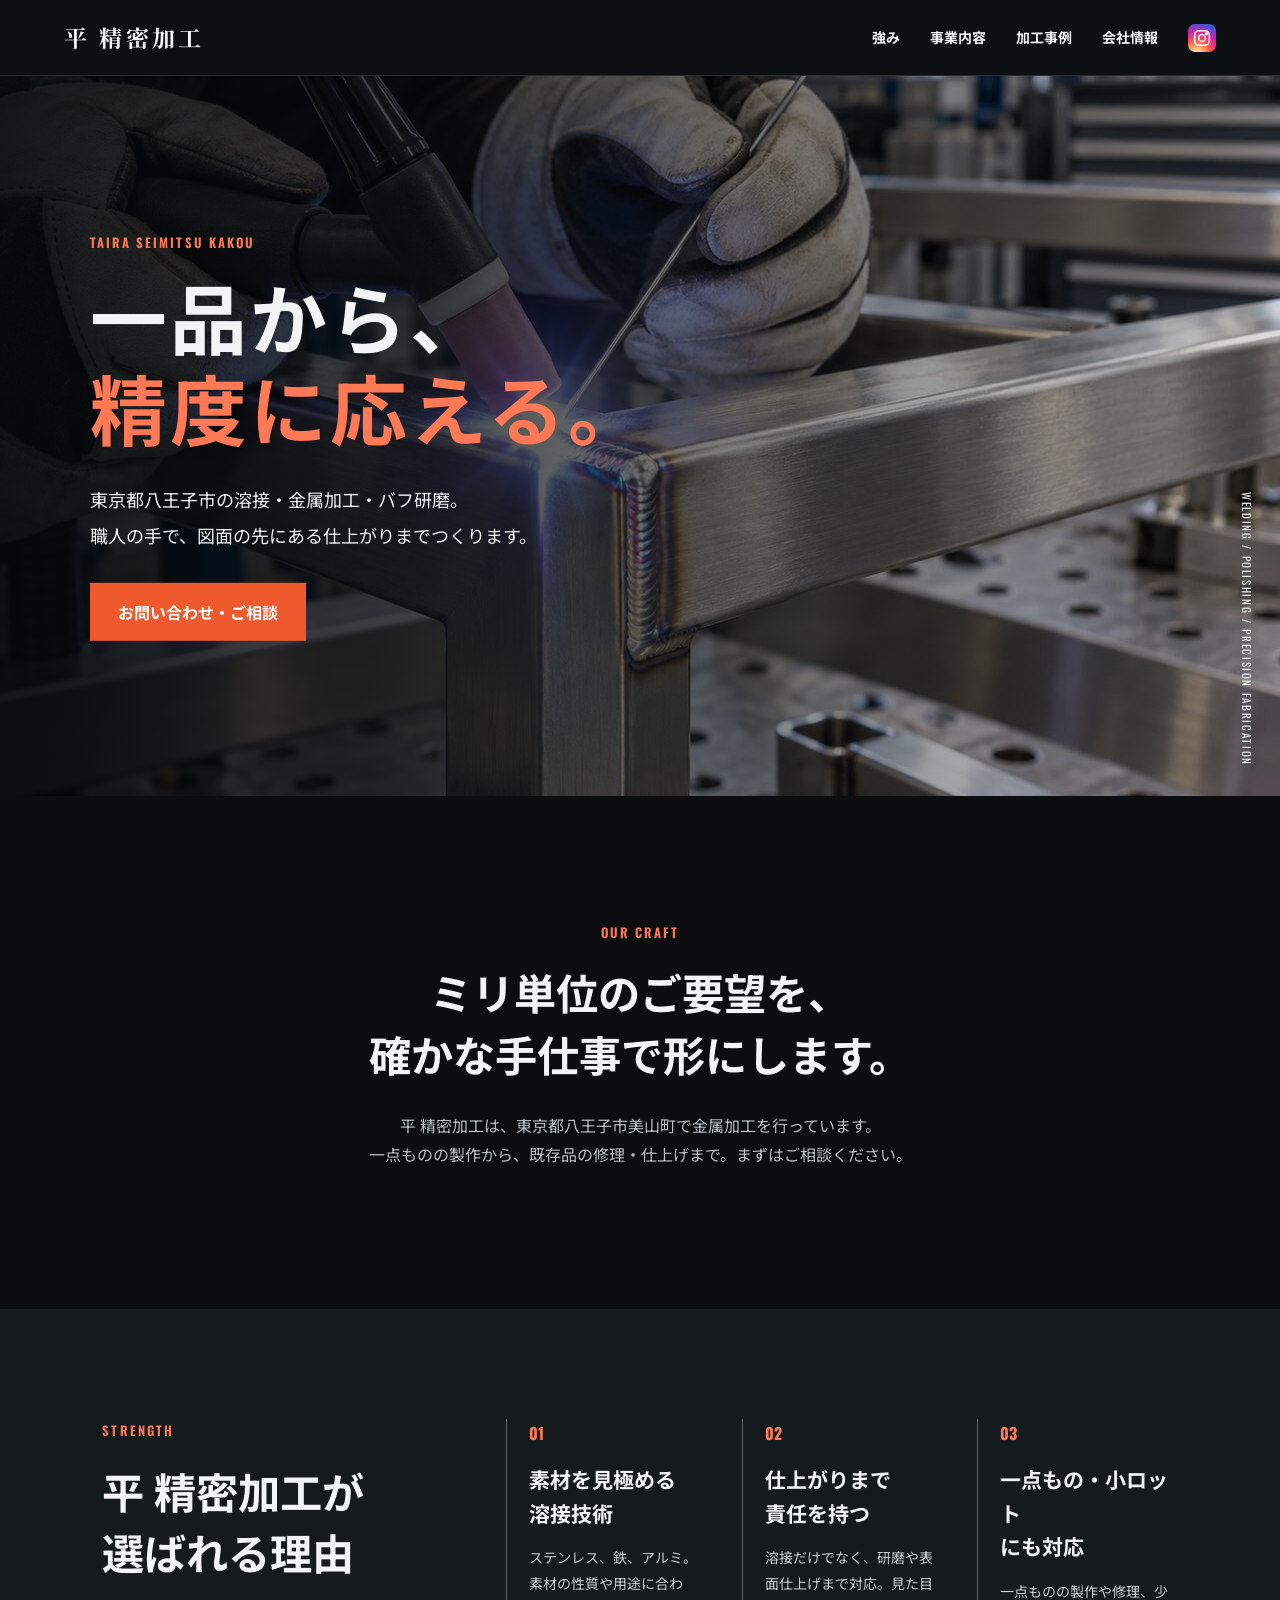
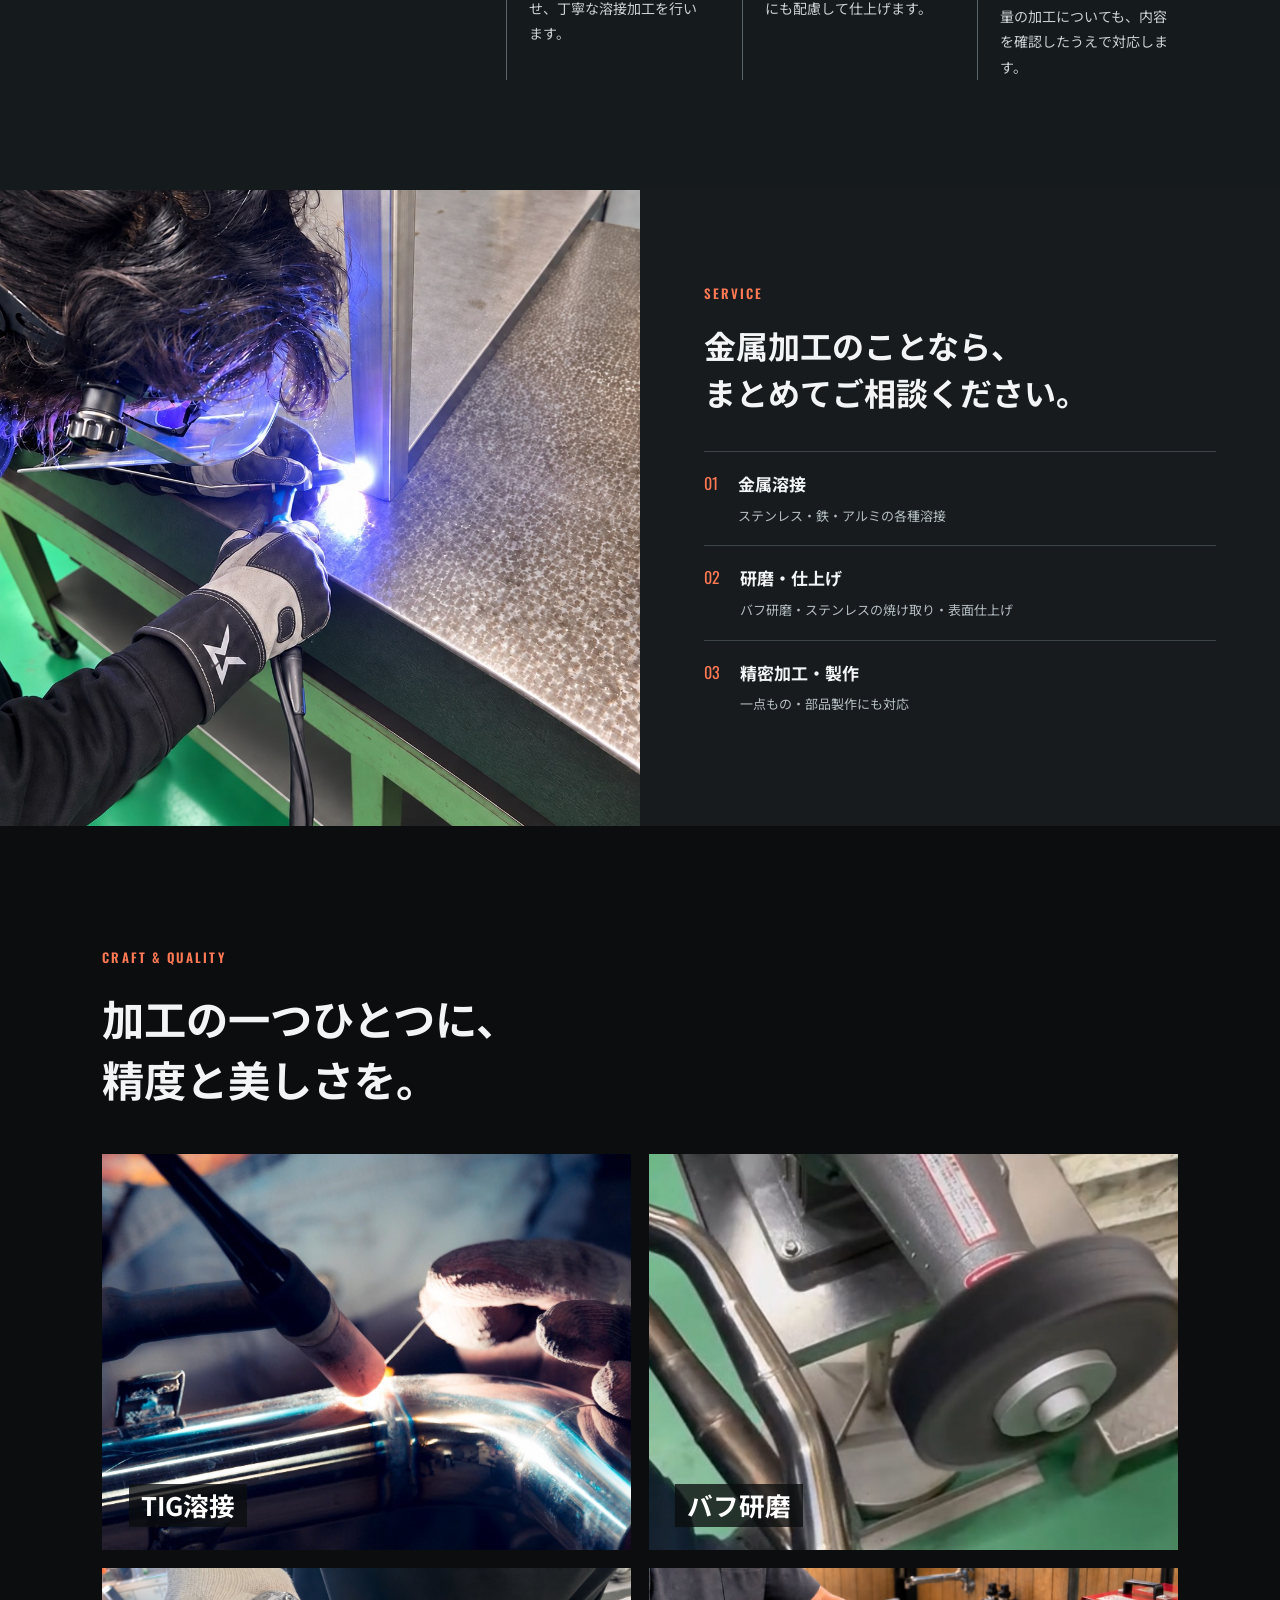
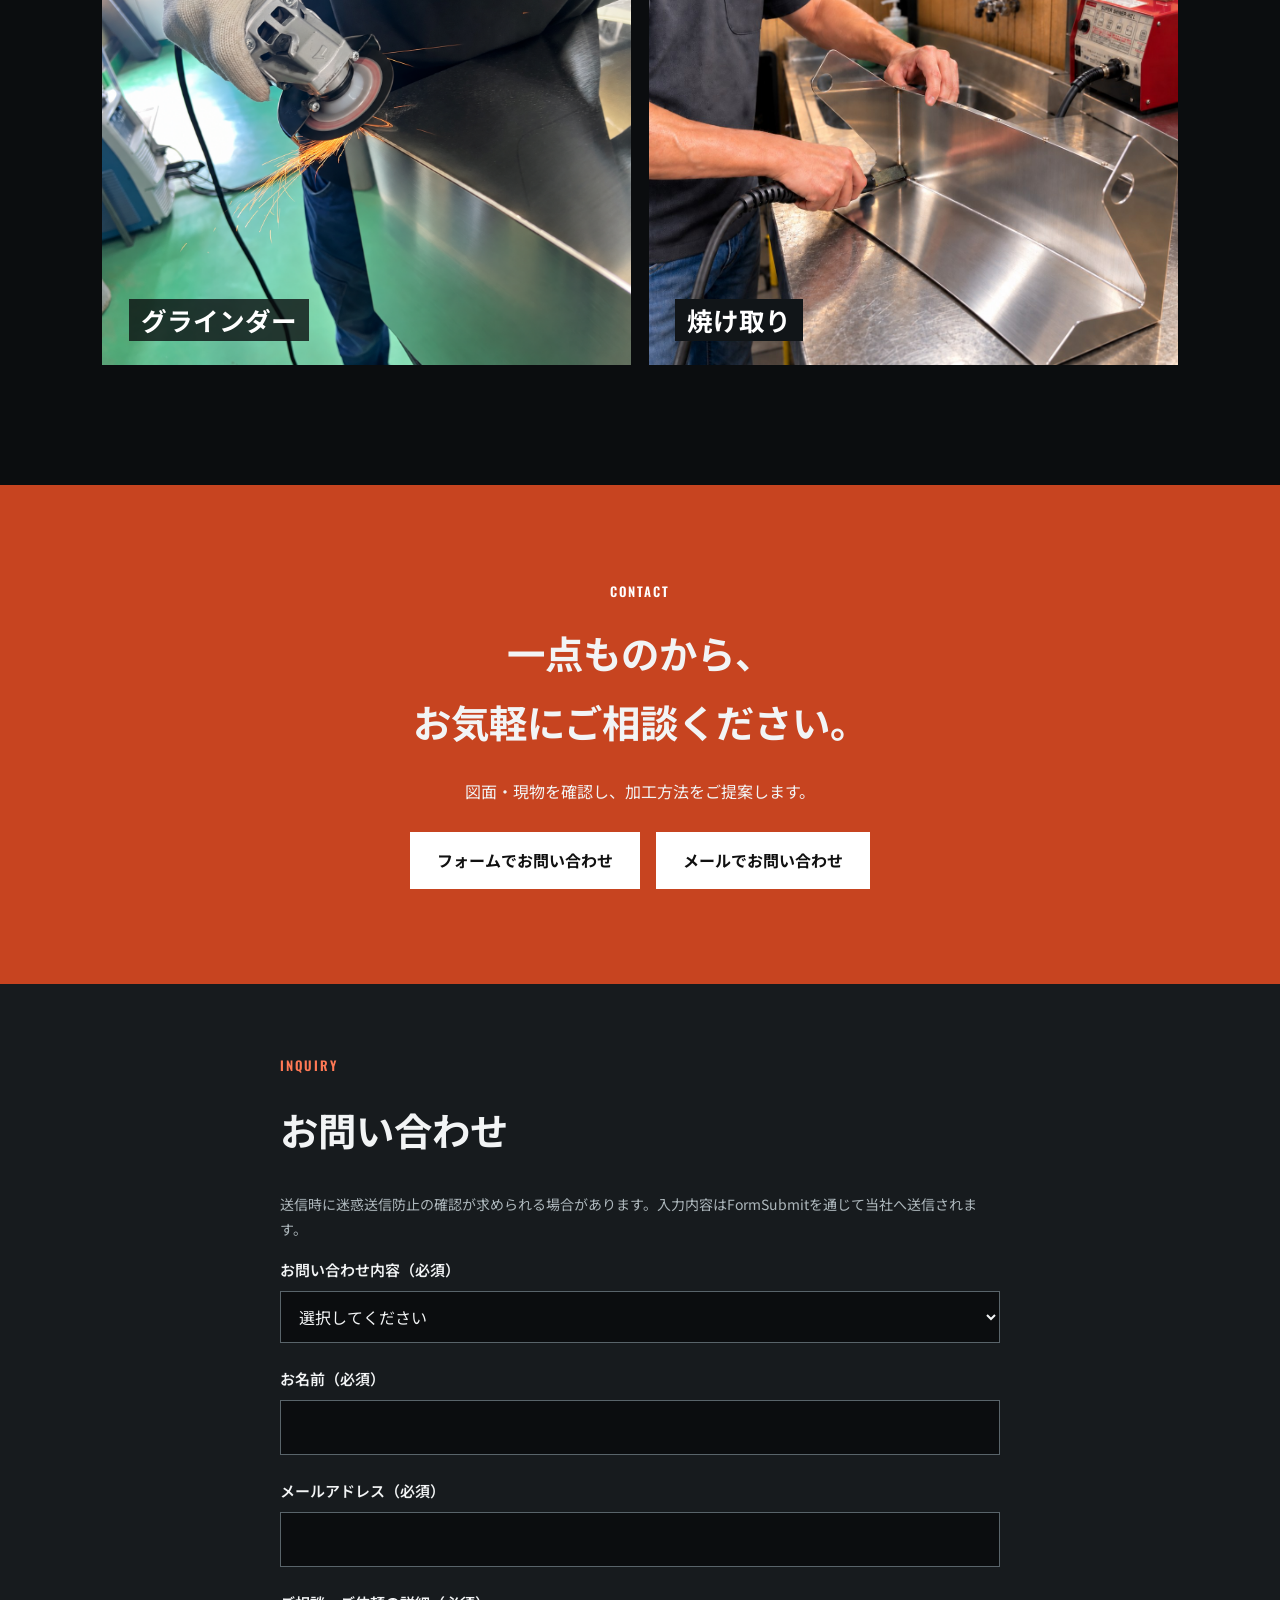
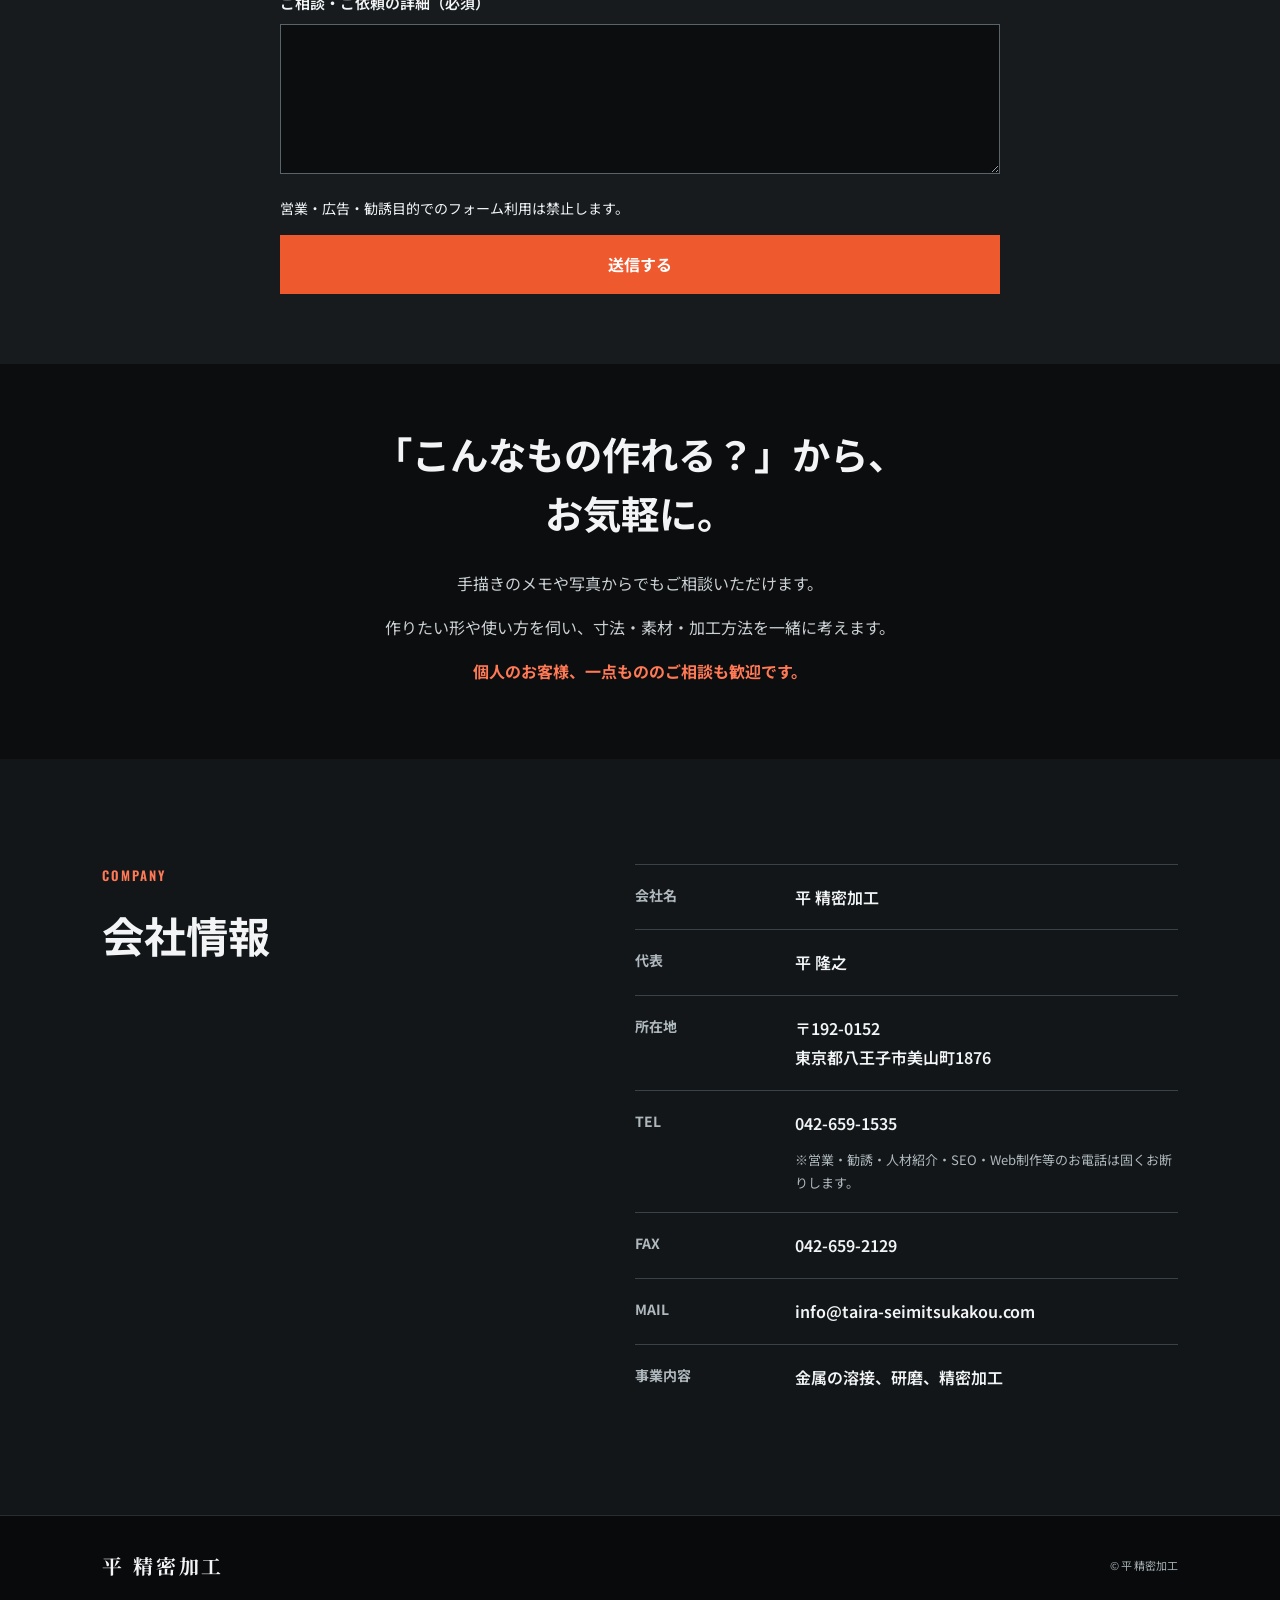
==== index.html @ 3d46fac4 "Add direct inquiry form with category selection and sales/spam safeguards" ====
<!doctype html>
<html lang="ja">

<head>
  <meta charset="utf-8">
  <meta name="viewport" content="width=device-width, initial-scale=1">
  <meta name="description" content="東京都八王子市美山町の平精密加工。ステンレス・鉄・アルミの溶接、バフ研磨、焼け取り、金属部品の製作・修理に対応。個人のお客様、一点もの・小ロットも、手描きのメモや写真からご相談いただけます。">
  <title>八王子の溶接・金属加工・バフ研磨｜平精密加工</title>
  <link rel="canonical" href="https://taira-seimitsukakou.com/">
  <meta name="robots" content="index, follow">
  <meta property="og:type" content="website">
  <meta property="og:locale" content="ja_JP">
  <meta property="og:title" content="八王子の溶接・金属加工・バフ研磨｜平精密加工">
  <meta property="og:description" content="東京都八王子市美山町の平精密加工。ステンレス・鉄・アルミの溶接、バフ研磨、焼け取り、金属部品の製作・修理に対応。個人のお客様、一点もの・小ロットも、手描きのメモや写真からご相談いただけます。">
  <meta property="og:url" content="https://taira-seimitsukakou.com/">
  <meta property="og:image" content="https://taira-seimitsukakou.com/hero-welding.jpg">
  <script type="application/ld+json">
{
  "@context": "https://schema.org",
  "@type": "LocalBusiness",
  "@id": "https://taira-seimitsukakou.com/#business",
  "name": "平精密加工",
  "alternateName": "平 精密加工",
  "url": "https://taira-seimitsukakou.com/",
  "image": "https://taira-seimitsukakou.com/hero-welding.jpg",
  "telephone": "+81-42-659-1535",
  "email": "info@taira-seimitsukakou.com",
  "address": {
    "@type": "PostalAddress",
    "postalCode": "192-0152",
    "addressRegion": "東京都",
    "addressLocality": "八王子市",
    "streetAddress": "美山町1876",
    "addressCountry": "JP"
  },
  "description": "東京都八王子市美山町の平精密加工。ステンレス・鉄・アルミの溶接、バフ研磨、焼け取り、金属部品の製作・修理に対応。個人のお客様、一点もの・小ロットも、手描きのメモや写真からご相談いただけます。",
  "sameAs": [
    "https://www.instagram.com/taira.seimitukakou"
  ]
}
  </script>
  <link rel="preconnect" href="https://fonts.googleapis.com">
  <link rel="preconnect" href="https://fonts.gstatic.com" crossorigin>
  <link href="https://fonts.googleapis.com/css2?family=Noto+Sans+JP:wght@400;500;600;700;800&family=Noto+Serif+JP:wght@600;700&family=Oswald:wght@500;600&display=swap" rel="stylesheet">

  <style>
    :root {
      --black: #0b0d0f;
      --panel: #121619;
      --panel2: #171b1e;
      --line: #394247;
      --white: #f2f4f5;
      --gray: #aeb8bd;
      --orange: #ef592e;
      --orange2: #ff7955;
    }

    * { box-sizing: border-box; }
    html { scroll-behavior: smooth; }
    body {
      margin: 0;
      background: var(--black);
      color: var(--white);
      font-family: "Noto Sans JP", sans-serif;
      line-height: 1.8;
    }
    a { color: inherit; text-decoration: none; }

    .site-header {
      min-height: 76px;
      padding: 0 clamp(22px, 5vw, 78px);
      display: flex;
      align-items: center;
      justify-content: space-between;
      gap: 28px;
      background: #0d1012;
      border-bottom: 1px solid #262c30;
      position: relative;
      z-index: 20;
    }

    .brand {
      font-family: "Noto Serif JP", serif;
      font-size: 23px;
      font-weight: 700;
      letter-spacing: .14em;
      white-space: nowrap;
    }

    .site-nav {
      display: flex;
      align-items: center;
      gap: 30px;
      font-size: 14px;
      font-weight: 700;
    }

    .site-nav a { transition: .2s; }
    .site-nav a:hover { color: var(--orange2); }

    .instagram-link {
      display: inline-flex;
      align-items: center;
      justify-content: center;
      width: 28px;
      height: 28px;
      border-radius: 7px;
      background: radial-gradient(circle at 30% 107%, #fdf497 0 5%, #fd5949 38%, #d6249f 62%, #285aeb 90%);
      overflow: hidden;
      flex: 0 0 28px;
    }

    .instagram-link:hover {
      transform: translateY(-1px);
      filter: brightness(1.08);
    }

    .instagram-link svg {
      width: 20px;
      height: 20px;
      display: block;
      fill: none;
      stroke: #fff;
      stroke-width: 1.8;
      stroke-linecap: round;
      stroke-linejoin: round;
    }

    .hero {
      height: min(720px, calc(100vh - 76px));
      min-height: 560px;
      position: relative;
      overflow: hidden;
    }
    .hero > img {
      width: 100%;
      height: 100%;
      object-fit: cover;
      object-position: center;
      display: block;
    }
    .hero-shade {
      position: absolute;
      inset: 0;
      background: linear-gradient(90deg, rgba(5,8,10,.92) 0%, rgba(5,8,10,.65) 43%, rgba(5,8,10,.12) 100%);
    }
    .hero-copy {
      position: absolute;
      left: clamp(28px, 7vw, 135px);
      top: 50%;
      transform: translateY(-50%);
      max-width: 720px;
    }
    .eyebrow, .section-kicker {
      margin: 0 0 17px;
      font-family: "Oswald", sans-serif;
      font-size: 13px;
      font-weight: 600;
      letter-spacing: .16em;
      color: var(--orange2);
    }
    .hero h1 {
      margin: 0 0 28px;
      font-size: clamp(52px, 6vw, 90px);
      line-height: 1.18;
      letter-spacing: .04em;
    }
    .hero h1 em { color: #ff7955; font-style: normal; }
    .hero-text { margin: 0; font-size: 18px; line-height: 2; color: #f0f3f4; }
    .button {
      display: inline-block;
      margin-top: 30px;
      padding: 15px 28px;
      background: var(--orange);
      color: #fff;
      font-weight: 700;
      transition: .2s;
    }
    .button:hover { transform: translateY(-2px); }
    .hero-note {
      position: absolute;
      right: 24px;
      bottom: 30px;
      writing-mode: vertical-rl;
      font-family: "Oswald", sans-serif;
      font-size: 11px;
      letter-spacing: .15em;
    }

    .intro { padding: 125px 25px; text-align: center; }
    .intro h2, .section-heading h2, .works h2, .company h2 {
      margin: 0 0 27px;
      font-size: clamp(32px, 3.3vw, 49px);
      line-height: 1.45;
    }
    .intro > p:last-child { color: #b9c1c5; }

    .strength {
      padding: 110px clamp(25px, 8vw, 150px);
      display: grid;
      grid-template-columns: 32% 1fr;
      gap: 60px;
      background: #151a1d;
    }
    .strength-list { display: grid; grid-template-columns: repeat(3, 1fr); gap: 35px; }
    .strength-list article { padding-left: 22px; border-left: 1px solid #59646a; }
    .strength-list b { font-family: "Oswald", sans-serif; color: var(--orange2); }
    .strength-list h3 { margin: 15px 0; font-size: 21px; line-height: 1.6; }
    .strength-list p { margin: 0; color: #cbd0d2; font-size: 14px; }

    .service { min-height: 620px; display: grid; grid-template-columns: 1fr 1fr; }
    .service-image img {
      width: 100%;
      height: 100%;
      min-height: 470px;
      object-fit: cover;
      display: block;
    }
    .service-image { position: relative; overflow: hidden; }
    .service-image .tig-closeup { position: absolute; inset: 0; width: 100%; height: 100%; min-height: 0; object-fit: cover; object-position: center; }
    .service-copy { padding: 92px clamp(30px, 5vw, 82px); background: var(--panel2); }
    .service h2 { margin: 0 0 30px; font-size: clamp(30px, 2.5vw, 40px); line-height: 1.45; }
    .service-copy dl { margin: 36px 0 0; }
    .service-copy dl > div { display: flex; gap: 20px; padding: 17px 0; border-top: 1px solid #3b4449; }
    .service-copy dt { color: var(--orange2); font-family: "Oswald", sans-serif; }
    .service-copy dd { margin: 0; }
    .service-copy strong { display: block; font-size: 17px; }
    .service-copy span { color: #b4bec3; font-size: 13px; }

    .works { padding: 120px clamp(24px, 8vw, 150px); }
    .works-header { margin-bottom: 45px; }
    .gallery { display: grid; grid-template-columns: repeat(2, minmax(0, 1fr)); gap: 18px; }
    .gallery figure { margin: 0; position: relative; overflow: hidden; background: #171b1e; }
    .gallery-column { display: grid; gap: 18px; align-content: start; }
    .gallery-column figure { aspect-ratio: 4 / 3; }
    
    .gallery img {
      width: 100%;
      height: 100%;
      object-fit: contain;
      display: block;
      transition: transform .35s;
    }
    .gallery figure:hover img { transform: scale(1.03); }
    .gallery .tig-photo img { object-fit: cover; object-position: center 52%; }
    .gallery .buff-photo img { object-fit: cover; object-position: center 42%; }
    .gallery .grinder-photo img { object-fit: cover; }
    .gallery .tig-photo figcaption, .gallery .buff-photo figcaption, .gallery .grinder-photo figcaption, .gallery .yaketori-photo figcaption {
      position: absolute;
      left: 5%;
      bottom: 6%;
      padding: 2px 12px;
      background: rgba(11, 13, 15, .78);
      color: #fff;
      font-size: clamp(16px, 2vw, 28px);
      font-weight: 700;
      line-height: 1.5;
      pointer-events: none;
    }

    .gallery .yaketori-photo figcaption { background: #111518; }

    .contact { padding: 95px 25px; text-align: center; background: #c74420; }
    .contact .section-kicker { color: #fff; }
    .contact h2 { margin: 0 0 20px; font-size: clamp(30px, 3vw, 45px); }
    .contact p { margin: 0 0 15px; }
    .button-light {
      display: inline-block;
      margin-top: 22px;
      padding: 14px 27px;
      background: #fff;
      color: #111;
      font-weight: 700;
    }

    .personal-consultation {
      padding: 60px clamp(24px, 8vw, 150px);
      text-align: center;
      background: var(--black);
    }
    .personal-consultation h2 {
      margin: 0 0 24px;
      font-size: clamp(28px, 3vw, 44px);
      line-height: 1.55;
    }
    .personal-consultation p {
      max-width: 780px;
      margin: 12px auto;
      color: #cbd0d2;
      font-size: 16px;
      line-height: 2;
      overflow-wrap: anywhere;
    }
    .personal-consultation .personal-welcome {
      color: var(--orange2);
      font-weight: 700;
    }
    @media (max-width: 760px) {
      .personal-consultation { padding: 40px 20px; }
      .personal-consultation p { font-size: 14px; }
    }

    .company {
      padding: 105px clamp(25px, 8vw, 150px);
      display: grid;
      grid-template-columns: 1fr 1.2fr;
      gap: 80px;
      background: var(--panel);
    }
    .company dl { margin: 0; }
    .company dl > div {
      display: grid;
      grid-template-columns: 140px 1fr;
      gap: 20px;
      padding: 18px 0;
      border-top: 1px solid var(--line);
    }
    .company dt { color: var(--gray); font-size: 14px; font-weight: 700; }
    .company dd { margin: 0; font-weight: 600; }
    .company a:hover { color: var(--orange2); }

    footer {
      padding: 32px clamp(25px, 8vw, 150px);
      display: flex;
      align-items: center;
      justify-content: space-between;
      gap: 30px;
      background: #080a0b;
      border-top: 1px solid #272d31;
    }
    .footer-brand {
      font-family: "Noto Serif JP", serif;
      font-size: 20px;
      font-weight: 700;
      letter-spacing: .14em;
    }
    footer small { color: #a6b0b4; font-size: 11px; }

    @media (max-width: 760px) {
      .site-header { padding: 16px 20px; display: block; }
      .brand { display: block; margin-bottom: 13px; font-size: 20px; }
      .site-nav { gap: 18px; overflow-x: auto; white-space: nowrap; font-size: 12px; padding-bottom: 4px; }
      .hero { height: 630px; min-height: 0; }
      .hero > img { object-position: 10% center; }
      .hero-copy { left: 24px; right: 24px; }
      .hero h1 { font-size: 47px; }
      .hero-text { font-size: 14px; }
      .hero-note { display: none; }
      .intro { padding: 78px 24px; }
      .strength { padding: 75px 25px; grid-template-columns: 1fr; gap: 45px; }
      .strength-list { grid-template-columns: 1fr; gap: 22px; }
      .service { grid-template-columns: 1fr; }
      .service-image { height: 390px; }
      .service-image img { min-height: 0; height: 390px; }
      .service-image .tig-closeup { height: 100%; }
      .service-copy { padding: 70px 25px; }
      .service h2 { font-size: 28px; }
      .works { padding: 78px 20px; }
      .gallery { display: block; }
      .gallery-column { display: block; }
      .gallery figure, .gallery .large, .gallery figure:not(.large) {
        height: auto;
        margin-bottom: 12px;
        aspect-ratio: 4 / 3;
      }
      .company { padding: 75px 24px; grid-template-columns: 1fr; gap: 25px; }
      .company dl > div { grid-template-columns: 92px 1fr; gap: 14px; }
      footer { display: block; padding: 28px 24px; }
      footer small { display: block; margin-top: 12px; }
    }
    /* Keep Japanese phrases intact on narrow screens. */
    .phrase { display: inline-block; white-space: nowrap; }
    @media (max-width: 760px) {
      .contact h2 { font-size: clamp(20px, 5.5vw, 30px); line-height: 1.5; }
      .contact p { font-size: clamp(13px, 3.6vw, 16px); }
      .personal-consultation h2 { font-size: clamp(18px, 5vw, 28px); }
      .personal-consultation p { overflow-wrap: normal; line-break: strict; text-wrap: pretty; }
    }

    .company dd { min-width: 0; overflow-wrap: anywhere; }
    .sales-phone-notice {
      margin: 10px 0 0;
      color: var(--gray);
      font-size: 13px;
      font-weight: 400;
      line-height: 1.8;
      overflow-wrap: anywhere;
    }
    .inquiry-section { padding: 70px clamp(24px, 8vw, 150px); background: var(--panel2); }
    .inquiry-inner { max-width: 720px; margin: 0 auto; }
    .inquiry-section h2 { margin: 0 0 28px; font-size: clamp(28px, 3vw, 40px); }
    .inquiry-form { display: grid; gap: 22px; }
    .inquiry-field { display: grid; gap: 8px; min-width: 0; }
    .inquiry-field label { font-size: 15px; font-weight: 600; }
    .inquiry-field input, .inquiry-field select, .inquiry-field textarea {
      box-sizing: border-box; width: 100%; min-width: 0; border: 1px solid #59646a;
      border-radius: 0; padding: 12px 14px; background: #0b0d0f;
      color: var(--white); font: inherit; font-size: 16px;
    }
    .inquiry-field textarea { resize: vertical; min-height: 150px; }
    .inquiry-field :focus-visible { outline: 2px solid var(--orange2); outline-offset: 3px; }
    .inquiry-policy { margin: 0 0 14px; font-size: 14px; line-height: 1.8; color: var(--white); overflow-wrap: anywhere; }
    .inquiry-submit { display: block; width: 100%; padding: 15px 28px; border: 0; background: var(--orange); color: #fff; font: inherit; font-weight: 700; }
    .inquiry-preview-note { color: var(--gray); font-size: 14px; }

    .contact .button-light { margin: 12px 6px 0; }
    .inquiry-submit { cursor: pointer; }
    .inquiry-submit:focus-visible { outline: 2px solid #fff; outline-offset: 3px; }
    .inquiry-submit:hover { background: #ce4620; }
  </style>
</head>

<body>
  <header class="site-header">
    <a class="brand" href="#top">平 精密加工</a>
    <nav class="site-nav" aria-label="メインメニュー">
      <a href="#strength">強み</a>
      <a href="#service">事業内容</a>
      <a href="#works">加工事例</a>
      <a href="#company">会社情報</a>
      <a class="instagram-link" href="https://www.instagram.com/taira.seimitukakou" target="_blank" rel="noopener noreferrer" aria-label="Instagram" title="Instagram">
        <svg viewBox="0 0 24 24" aria-hidden="true">
          <rect x="3.2" y="3.2" width="17.6" height="17.6" rx="5.1"></rect>
          <circle cx="12" cy="12" r="4.1"></circle>
          <circle cx="17.4" cy="6.8" r="1"></circle>
        </svg>
      </a>
    </nav>
  </header>

  <main id="top">
    <section class="hero">
      <img src="hero-welding.jpg" alt="平精密加工の溶接作業">
      <div class="hero-shade"></div>
      <div class="hero-copy">
        <p class="eyebrow">TAIRA SEIMITSU KAKOU</p>
        <h1>一品から、<br><em>精度に応える。</em></h1>
        <p class="hero-text">
          東京都八王子市の溶接・金属加工・バフ研磨。<br>
          職人の手で、図面の先にある仕上がりまでつくります。
        </p>
        <a class="button" href="#inquiry">お問い合わせ・ご相談</a>
      </div>
      <div class="hero-note">WELDING / POLISHING / PRECISION FABRICATION</div>
    </section>

    <section class="intro">
      <p class="section-kicker">OUR CRAFT</p>
      <h2>ミリ単位のご要望を、<br>確かな手仕事で形にします。</h2>
      <p>
        平 精密加工は、東京都八王子市美山町で金属加工を行っています。<br>
        一点ものの製作から、既存品の修理・仕上げまで。まずはご相談ください。
      </p>
    </section>

    <section class="strength" id="strength">
      <div class="section-heading">
        <p class="section-kicker">STRENGTH</p>
        <h2>平 精密加工が<br>選ばれる理由</h2>
      </div>
      <div class="strength-list">
        <article>
          <b>01</b>
          <h3>素材を見極める<br>溶接技術</h3>
          <p>ステンレス、鉄、アルミ。素材の性質や用途に合わせ、丁寧な溶接加工を行います。</p>
        </article>
        <article>
          <b>02</b>
          <h3>仕上がりまで<br>責任を持つ</h3>
          <p>溶接だけでなく、研磨や表面仕上げまで対応。見た目にも配慮して仕上げます。</p>
        </article>
        <article>
          <b>03</b>
          <h3>一点もの・小ロット<br>にも対応</h3>
          <p>一点ものの製作や修理、少量の加工についても、内容を確認したうえで対応します。</p>
        </article>
      </div>
    </section>

    <section class="service" id="service">
      <div class="service-image">
        <img class="tig-closeup" src="tig-welding-labeled.jpg" alt="職人が金属部品をTIG溶接する作業">
      </div>
      <div class="service-copy">
        <p class="section-kicker">SERVICE</p>
        <h2>金属加工のことなら、<br>まとめてご相談ください。</h2>
        <dl>
          <div><dt>01</dt><dd><strong>金属溶接</strong><span>ステンレス・鉄・アルミの各種溶接</span></dd></div>
          <div><dt>02</dt><dd><strong>研磨・仕上げ</strong><span>バフ研磨・ステンレスの焼け取り・表面仕上げ</span></dd></div>
          <div><dt>03</dt><dd><strong>精密加工・製作</strong><span>一点もの・部品製作にも対応</span></dd></div>
        </dl>
      </div>
    </section>

    <section class="works" id="works">
      <div class="works-header">
        <p class="section-kicker">CRAFT &amp; QUALITY</p>
        <h2>加工の一つひとつに、<br>精度と美しさを。</h2>
      </div>
      <div class="gallery">
        <div class="gallery-column">
          <figure class="tig-photo"><img src="service-tig-pipe.png" alt="金属パイプのTIG溶接作業"><figcaption>TIG溶接</figcaption></figure>
          <figure class="grinder-photo"><img src="grinder-work-clean.png" alt="グラインダーで金属を加工する作業"><figcaption>グラインダー</figcaption></figure>
        </div>
        <div class="gallery-column">
          <figure class="buff-photo"><img src="buff-polishing-work.jpg" alt="曲げた金属パイプのバフ研磨作業"><figcaption>バフ研磨</figcaption></figure>
          <figure class="yaketori-photo"><img src="yaketori-work.jpg" alt="ステンレス部品の焼け取り作業"><figcaption>焼け取り</figcaption></figure>
        </div>
      </div>
    </section>

    <section class="contact">
      <p class="section-kicker">CONTACT</p>
      <h2>一点ものから、<br><span class="phrase">お気軽にご相談ください。</span></h2>
      <p><span class="phrase">図面・現物を確認し、</span><wbr><span class="phrase">加工方法をご提案します。</span></p>
      <a class="button-light" href="#inquiry">フォームでお問い合わせ</a>
      <a class="button-light" href="mailto:info@taira-seimitsukakou.com">メールでお問い合わせ</a>
    </section>

    <section class="inquiry-section" id="inquiry" aria-labelledby="inquiry-heading">
      <div class="inquiry-inner">
        <p class="section-kicker">INQUIRY</p>
        <h2 id="inquiry-heading">お問い合わせ</h2>
        <p class="inquiry-preview-note">送信時に迷惑送信防止の確認が求められる場合があります。入力内容はFormSubmitを通じて当社へ送信されます。</p>
        <form class="inquiry-form" action="https://formsubmit.co/info@taira-seimitsukakou.com" method="POST" aria-describedby="inquiry-policy">
          <input type="hidden" name="_subject" value="【平精密加工HP】お問い合わせ">
          <input type="hidden" name="_template" value="table">
          <input type="hidden" name="_next" value="https://taira-seimitsukakou.com/thanks.html">
          <input type="text" name="_honey" style="display:none" tabindex="-1" autocomplete="off" aria-hidden="true">
          <div class="inquiry-field">
            <label for="inquiry-category">お問い合わせ内容（必須）</label>
            <select id="inquiry-category" name="お問い合わせ内容" required>
              <option value="">選択してください</option>
              <option value="加工の相談">加工の相談</option>
              <option value="見積依頼">見積依頼</option>
              <option value="既存のお客様">既存のお客様</option>
              <option value="その他">その他</option>
            </select>
          </div>
          <div class="inquiry-field">
            <label for="inquiry-name">お名前（必須）</label>
            <input id="inquiry-name" name="name" autocomplete="name" maxlength="100" required>
          </div>
          <div class="inquiry-field">
            <label for="inquiry-email">メールアドレス（必須）</label>
            <input type="email" id="inquiry-email" name="email" autocomplete="email" maxlength="254" required>
          </div>
          <div class="inquiry-field">
            <label for="inquiry-message">ご相談・ご依頼の詳細（必須）</label>
            <textarea id="inquiry-message" name="ご相談・ご依頼の詳細" maxlength="5000" required></textarea>
          </div>
          <div>
            <p class="inquiry-policy" id="inquiry-policy">営業・広告・勧誘目的でのフォーム利用は禁止します。</p>
            <button class="inquiry-submit" type="submit">送信する</button>
          </div>
        </form>
      </div>
    </section>

    <section class="personal-consultation" id="personal-consultation" aria-labelledby="personal-consultation-heading">
      <h2 id="personal-consultation-heading"><span class="phrase">「こんなもの作れる？」から、</span><br><span class="phrase">お気軽に。</span></h2>
      <p>手描きのメモや写真からでもご相談いただけます。</p>
      <p>作りたい形や使い方を伺い、寸法・素材・加工方法を一緒に考えます。</p>
      <p class="personal-welcome">個人のお客様、一点もののご相談も歓迎です。</p>
    </section>

    <section class="company" id="company">
      <div>
        <p class="section-kicker">COMPANY</p>
        <h2>会社情報</h2>
      </div>
      <dl>
        <div><dt>会社名</dt><dd>平 精密加工</dd></div>
        <div><dt>代表</dt><dd>平 隆之</dd></div>
        <div><dt>所在地</dt><dd>〒192-0152<br>東京都八王子市美山町1876</dd></div>
        <div><dt>TEL</dt><dd><a href="tel:0426591535">042-659-1535</a><p class="sales-phone-notice">※営業・勧誘・人材紹介・SEO・Web制作等のお電話は固くお断りします。</p></dd></div>
        <div><dt>FAX</dt><dd>042-659-2129</dd></div>
        <div><dt>MAIL</dt><dd><a href="mailto:info@taira-seimitsukakou.com">info@taira-seimitsukakou.com</a></dd></div>
        <div><dt>事業内容</dt><dd>金属の溶接、研磨、精密加工</dd></div>
      </dl>
    </section>
  </main>

  <footer>
    <div class="footer-brand">平 精密加工</div>
    <small>© 平 精密加工</small>
  </footer>
</body>
</html>
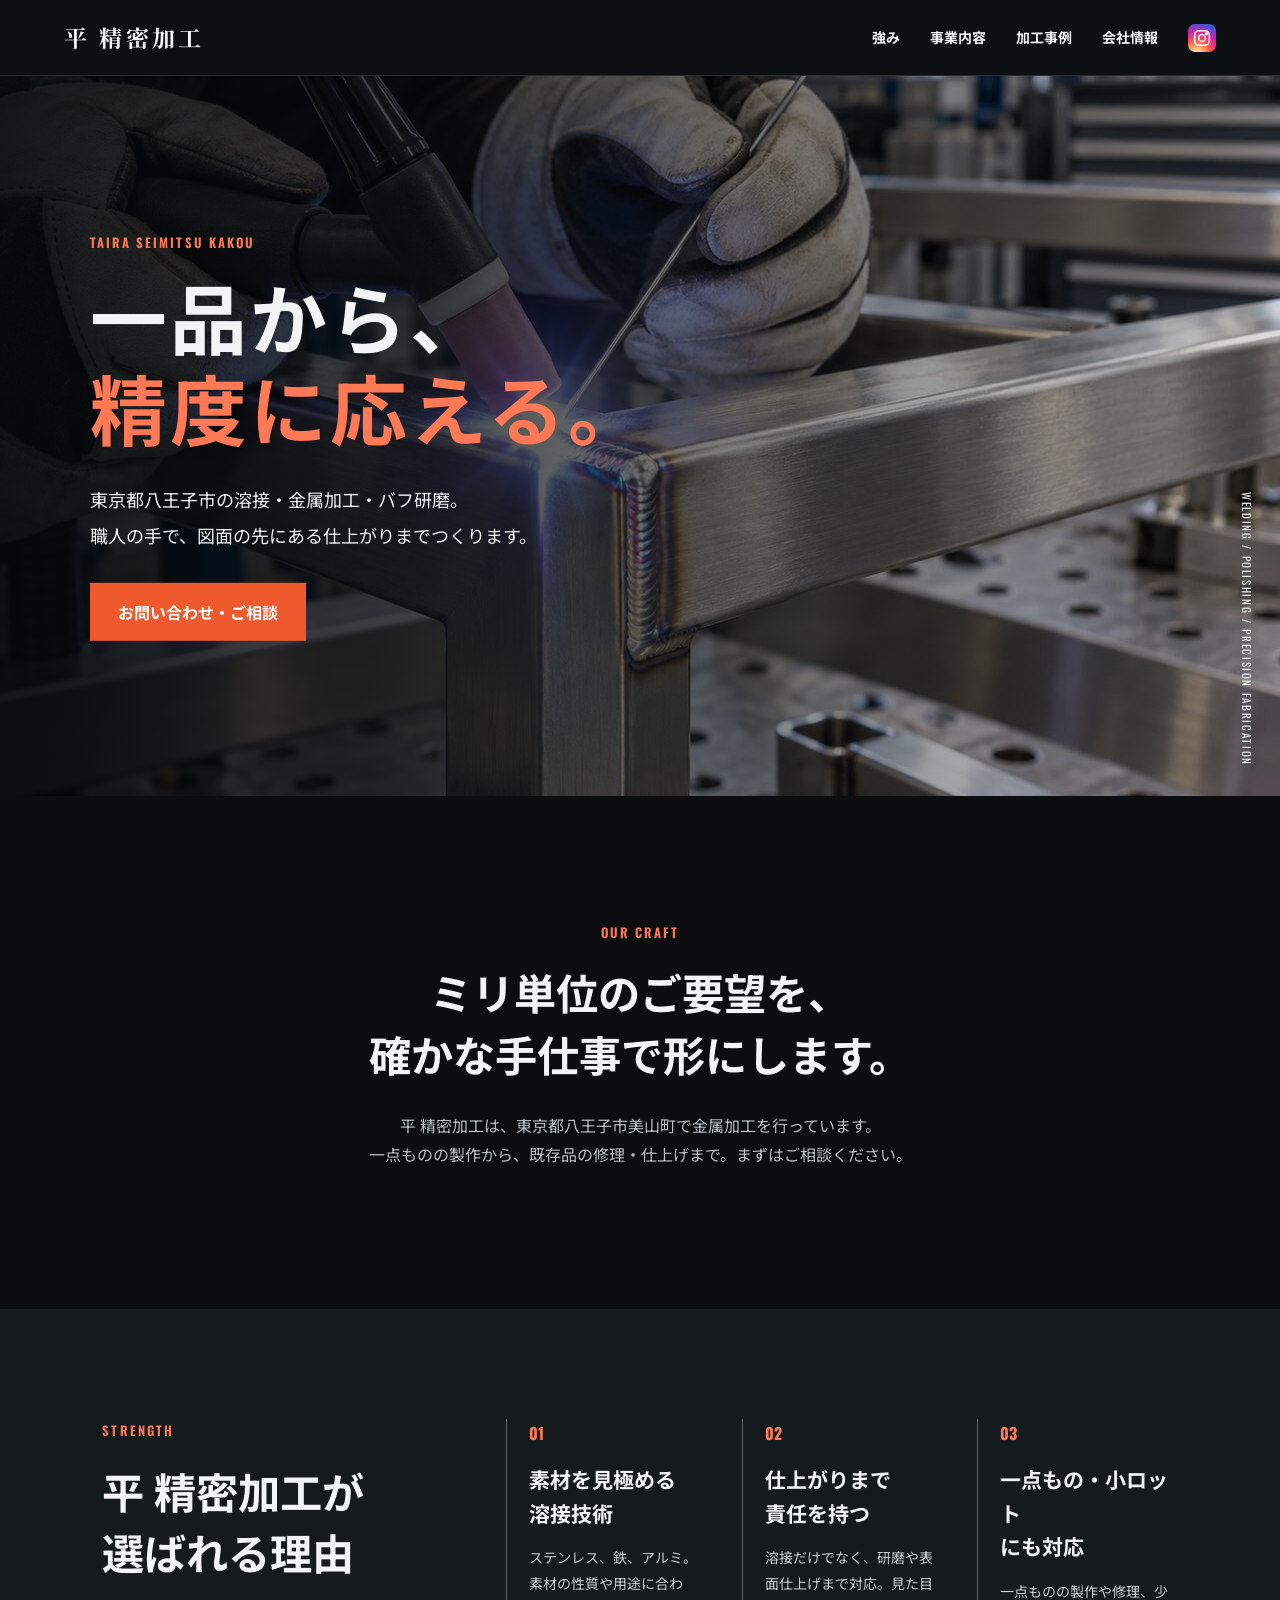
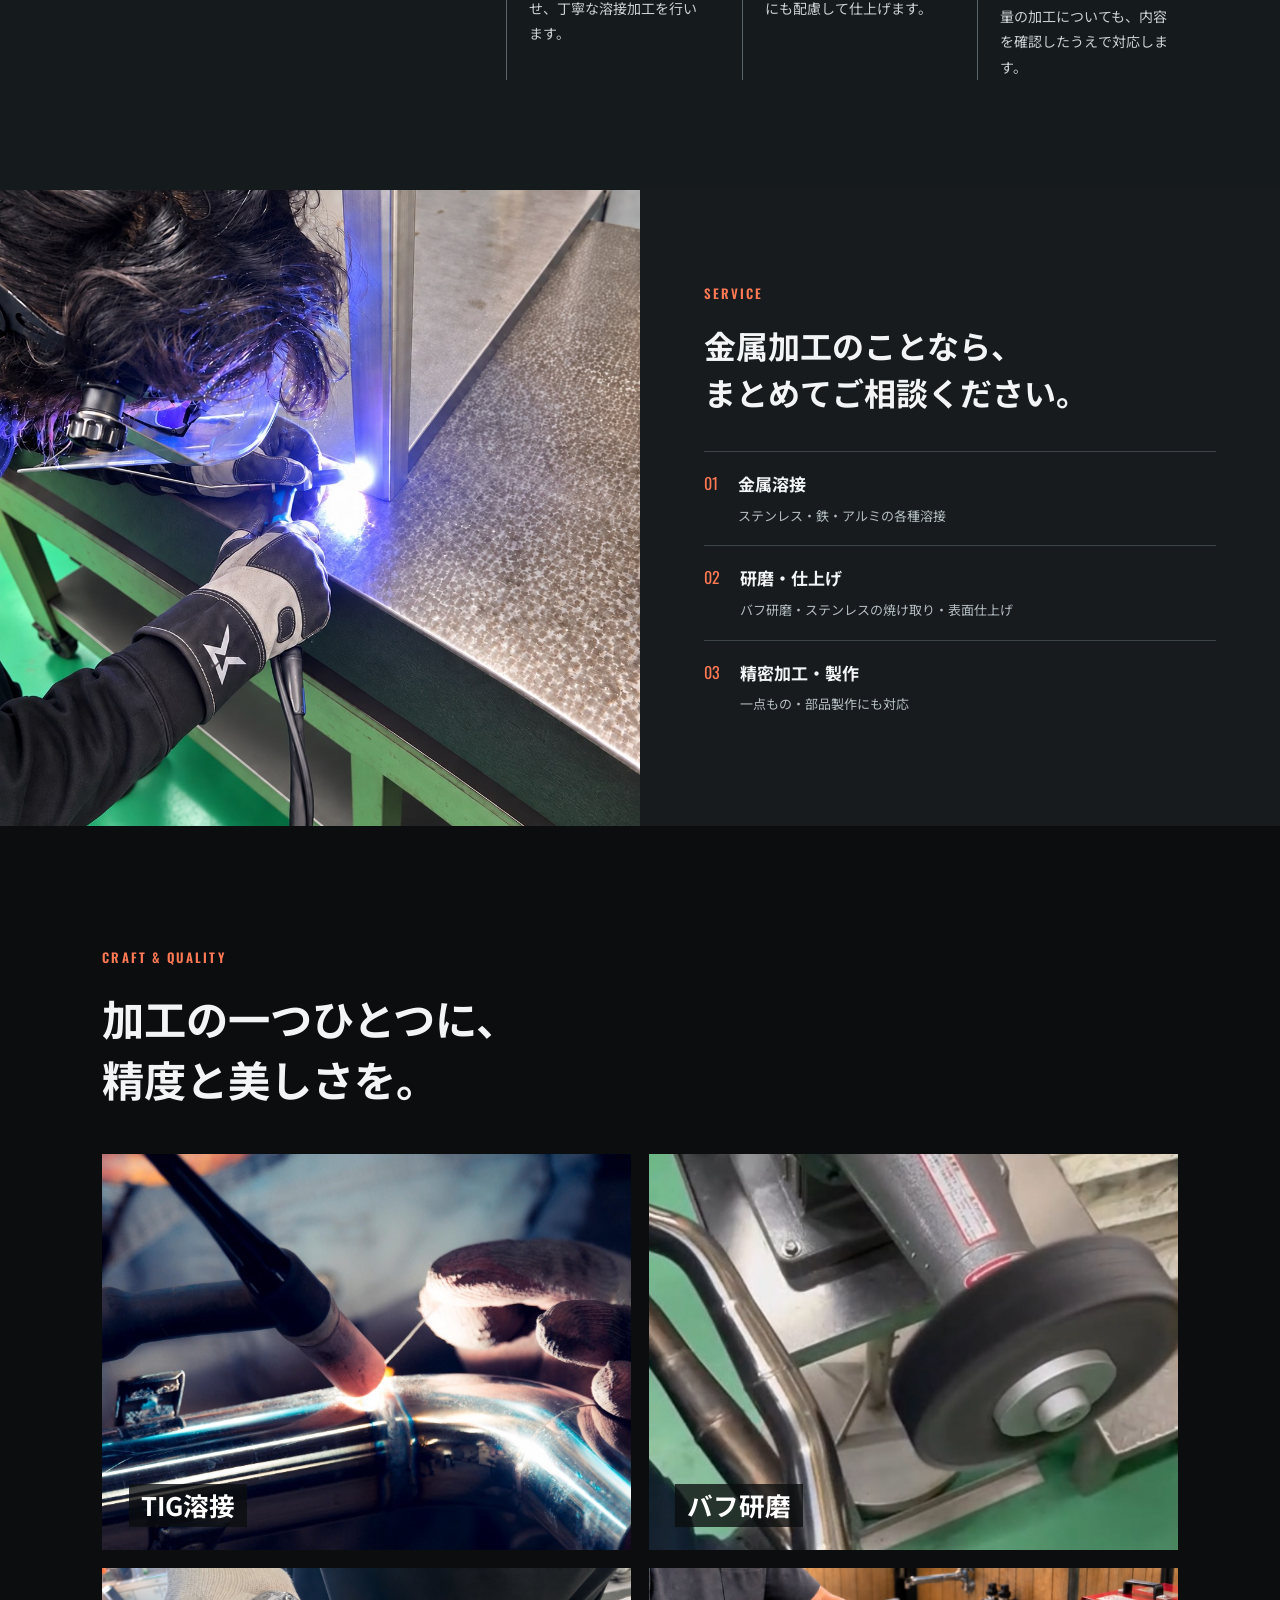
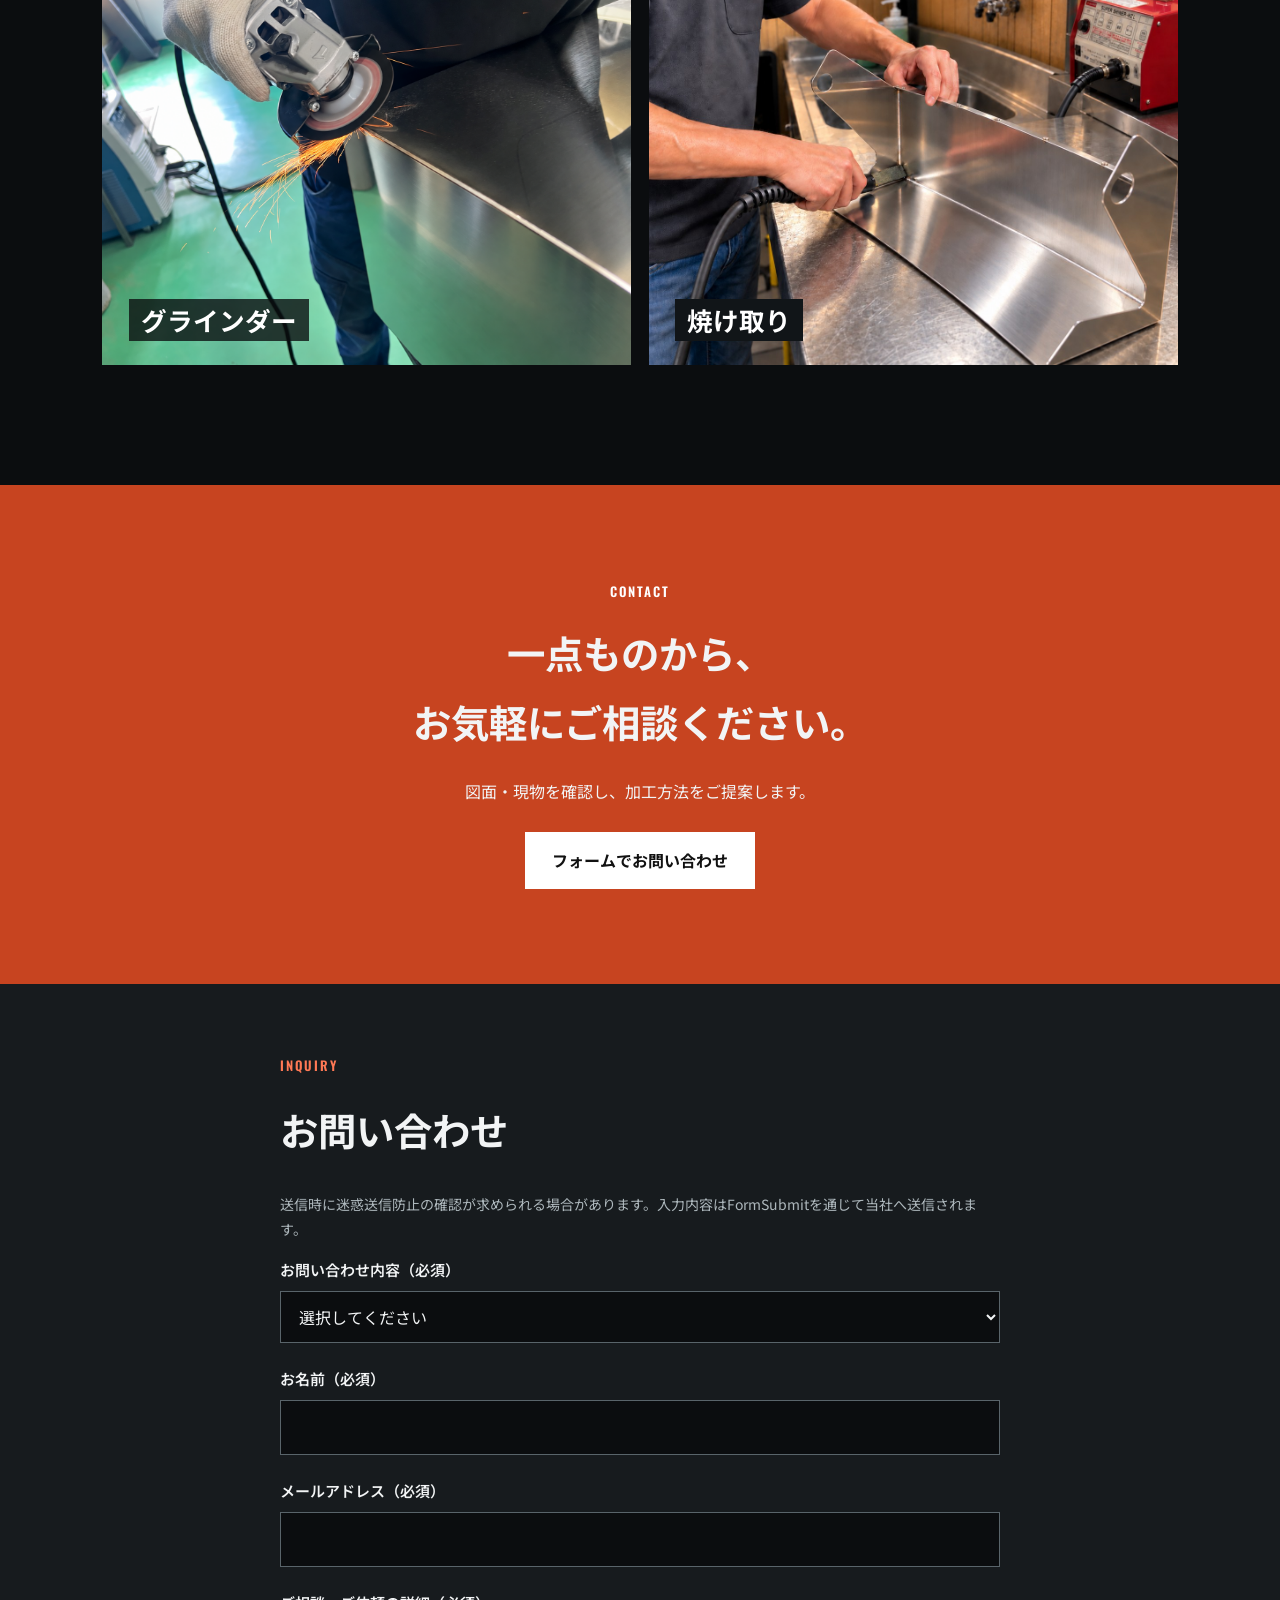
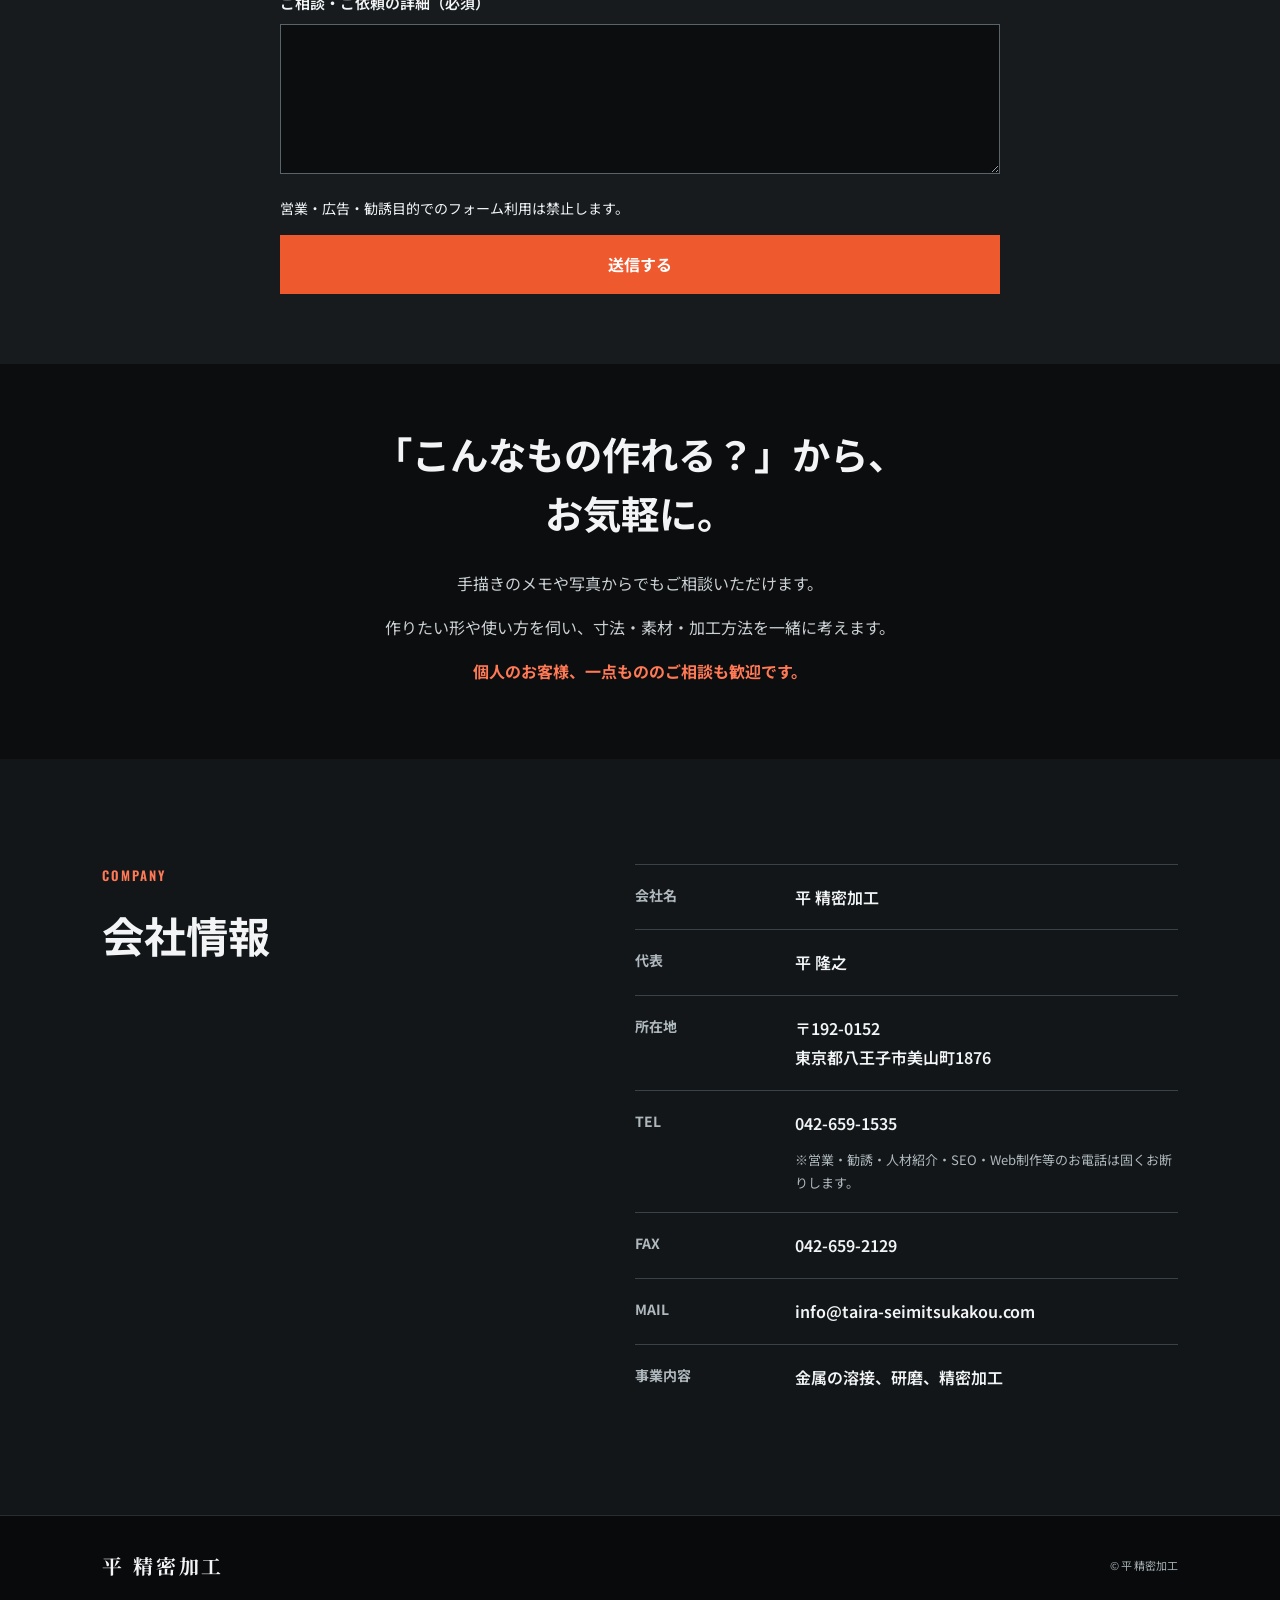
==== commit 6203b2f3: "Remove redundant email inquiry button and retain company email" ====
--- a/index.html
+++ b/index.html
@@ -514,7 +514,6 @@
       <h2>一点ものから、<br><span class="phrase">お気軽にご相談ください。</span></h2>
       <p><span class="phrase">図面・現物を確認し、</span><wbr><span class="phrase">加工方法をご提案します。</span></p>
       <a class="button-light" href="#inquiry">フォームでお問い合わせ</a>
-      <a class="button-light" href="mailto:info@taira-seimitsukakou.com">メールでお問い合わせ</a>
     </section>
 
     <section class="inquiry-section" id="inquiry" aria-labelledby="inquiry-heading">
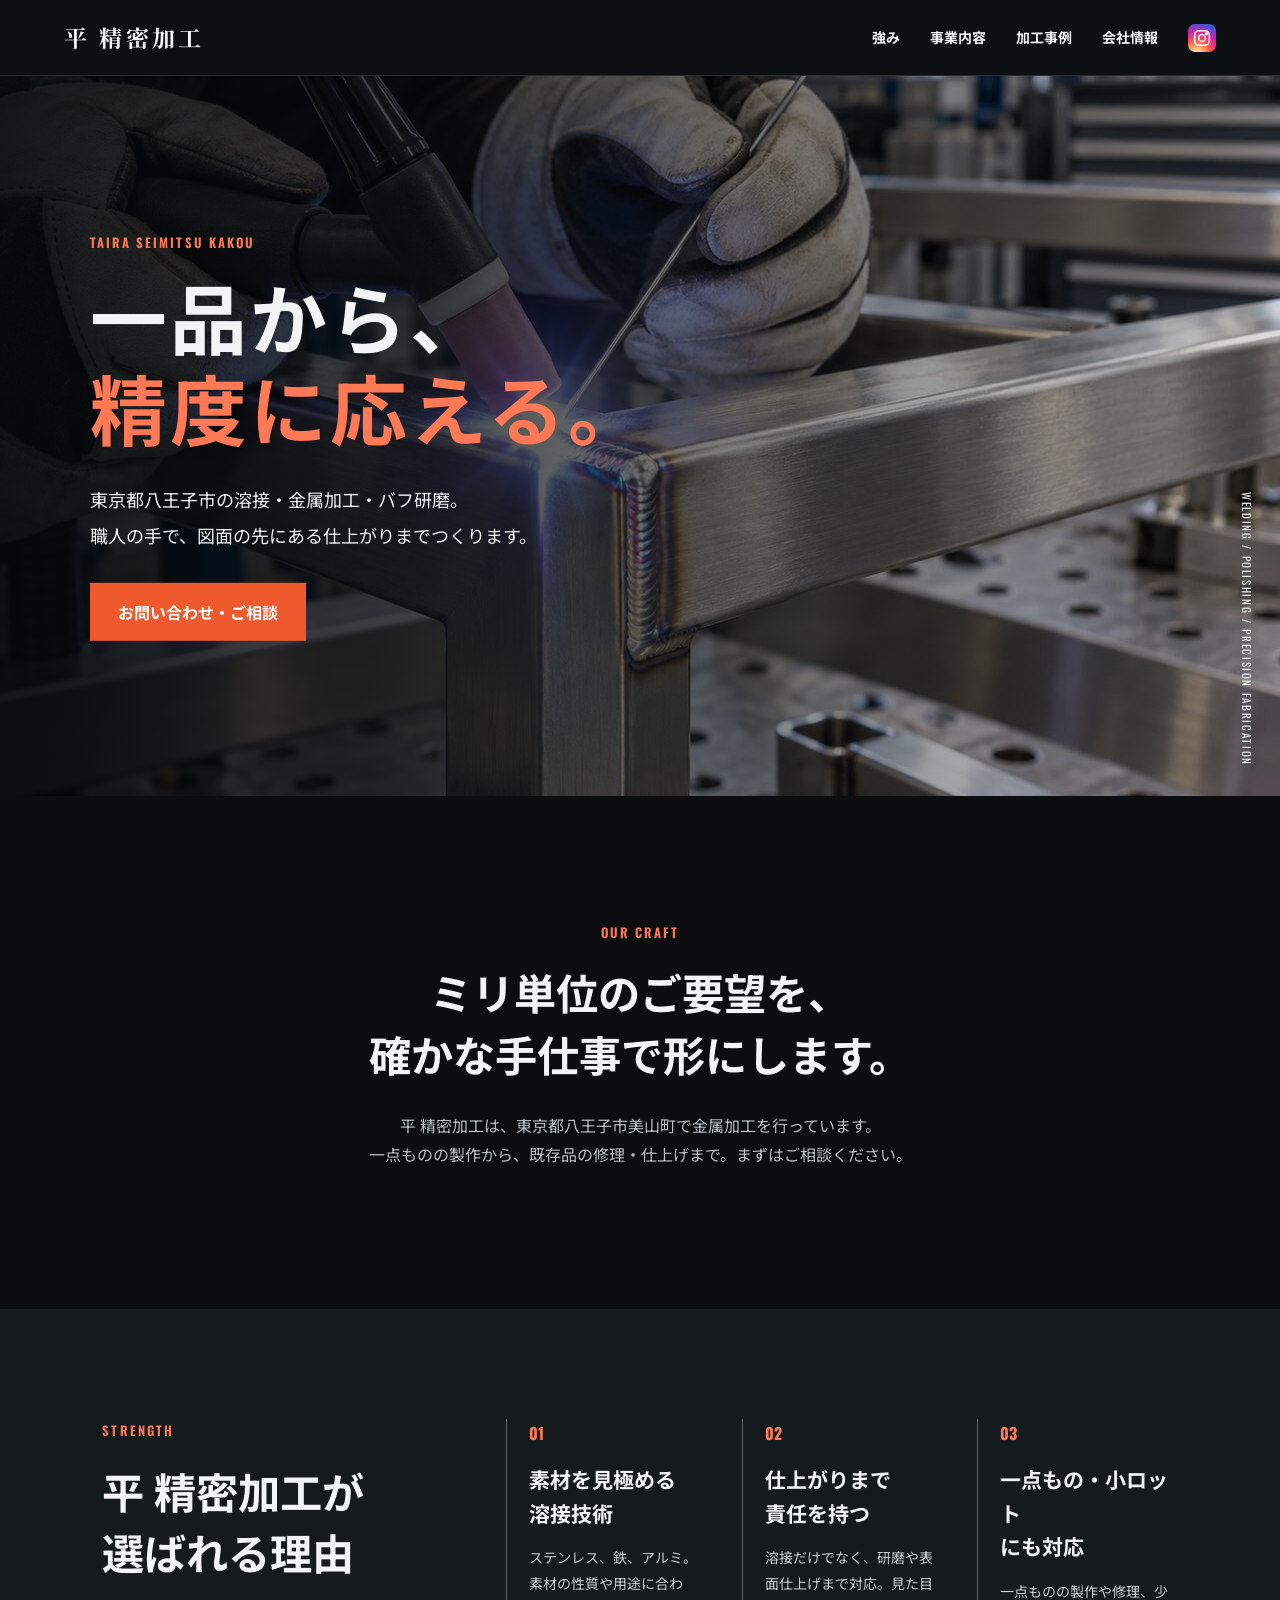
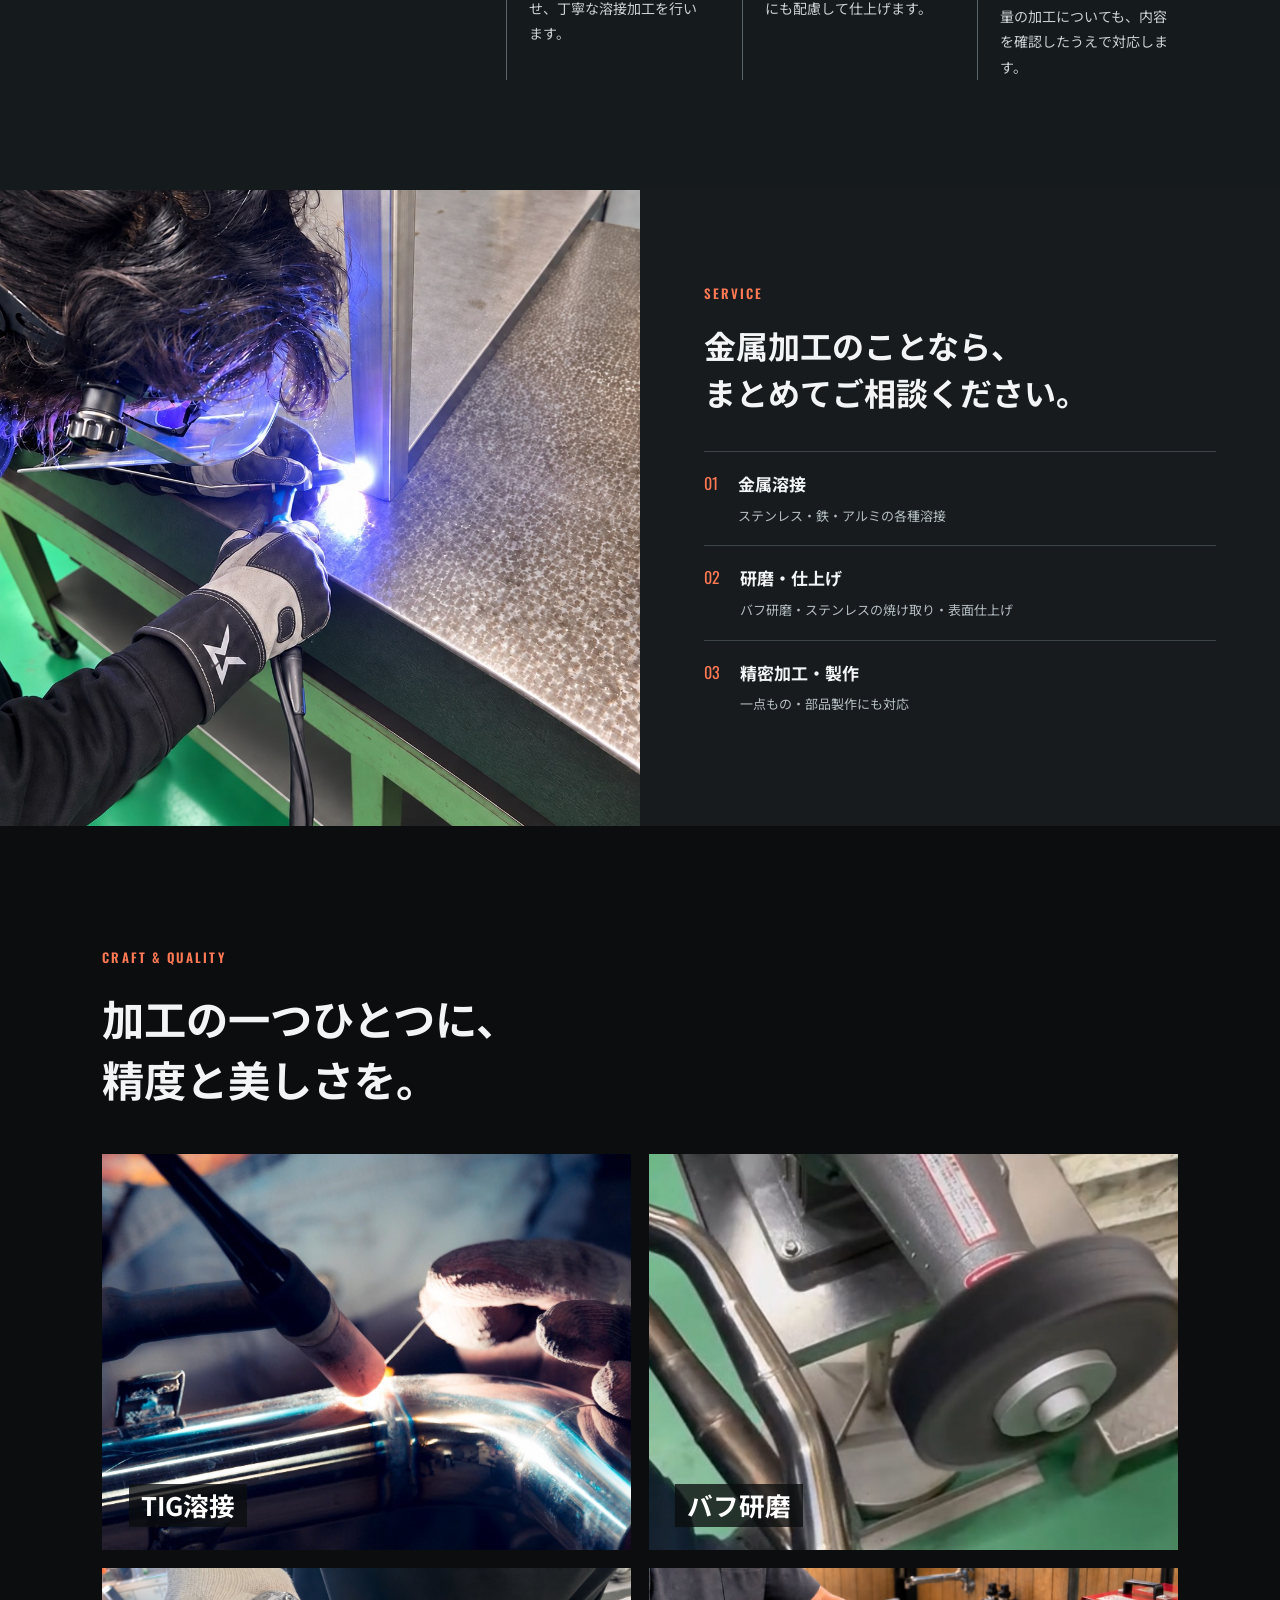
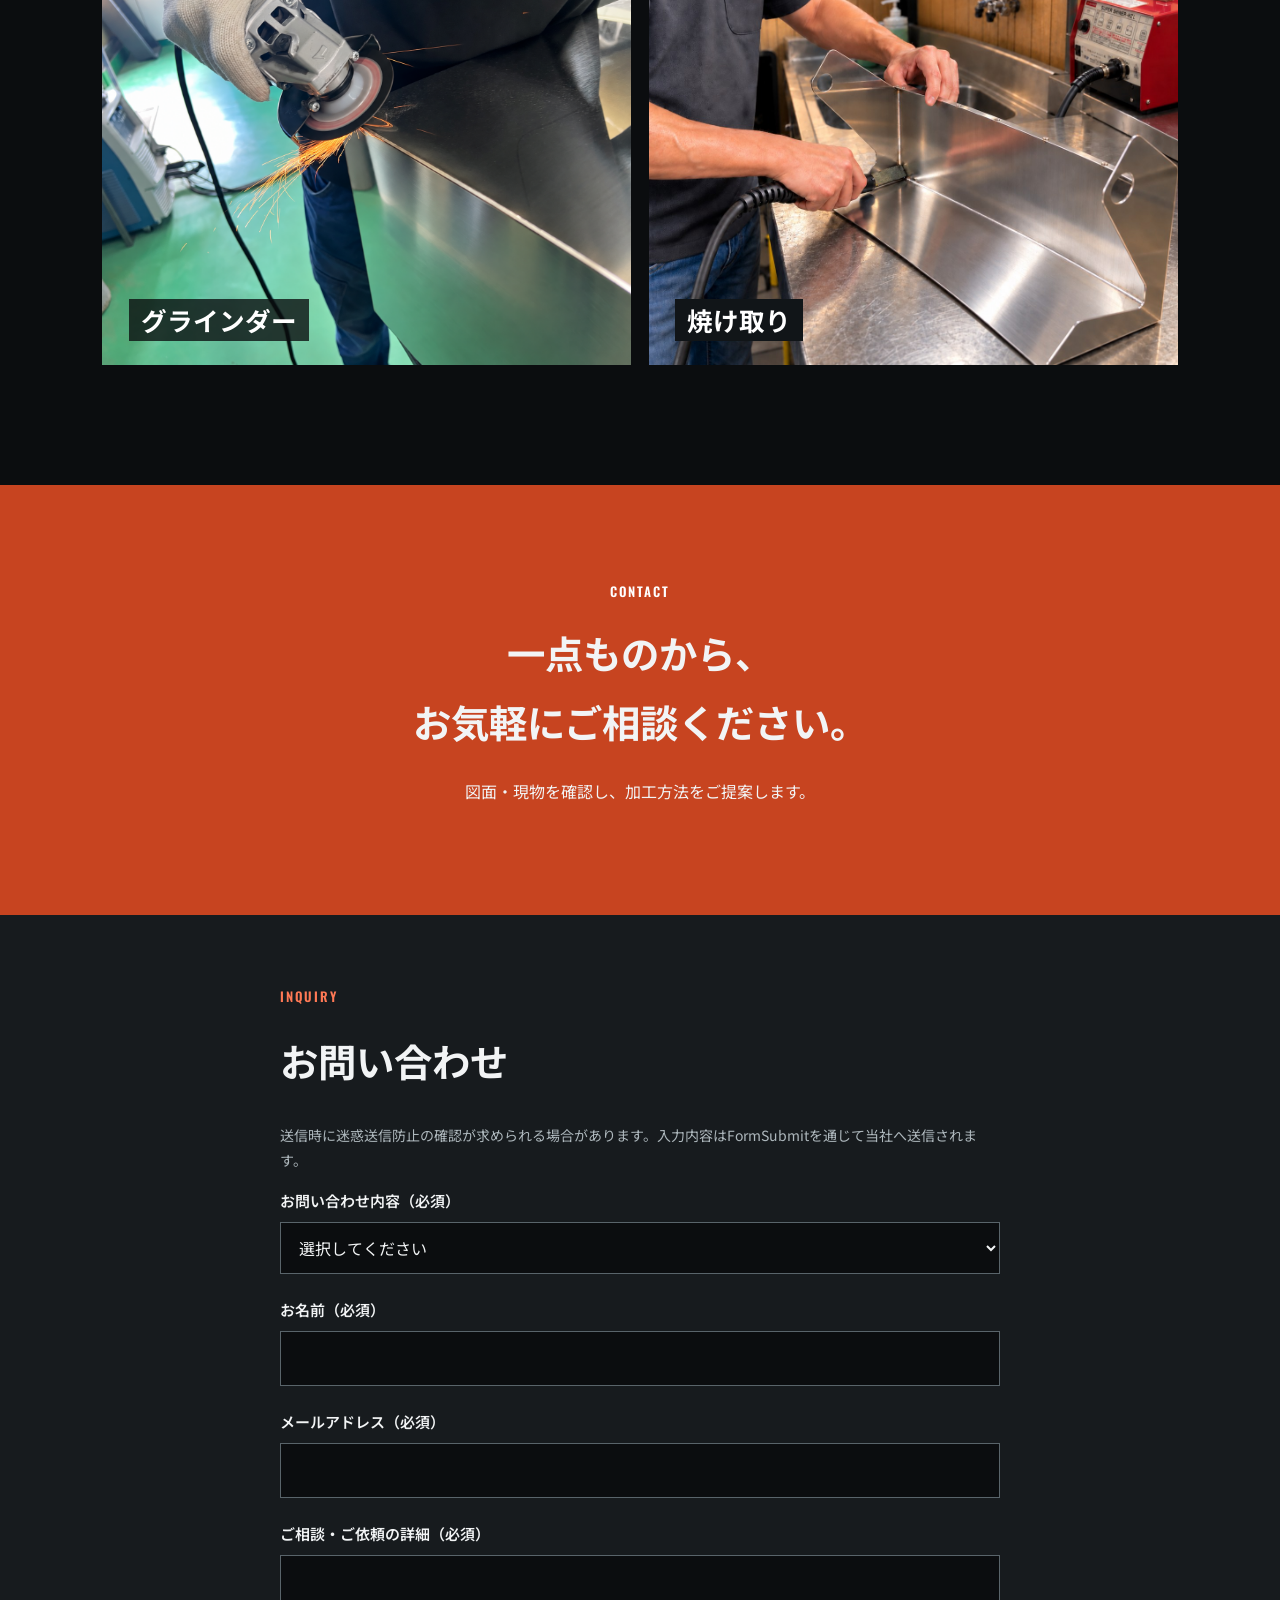
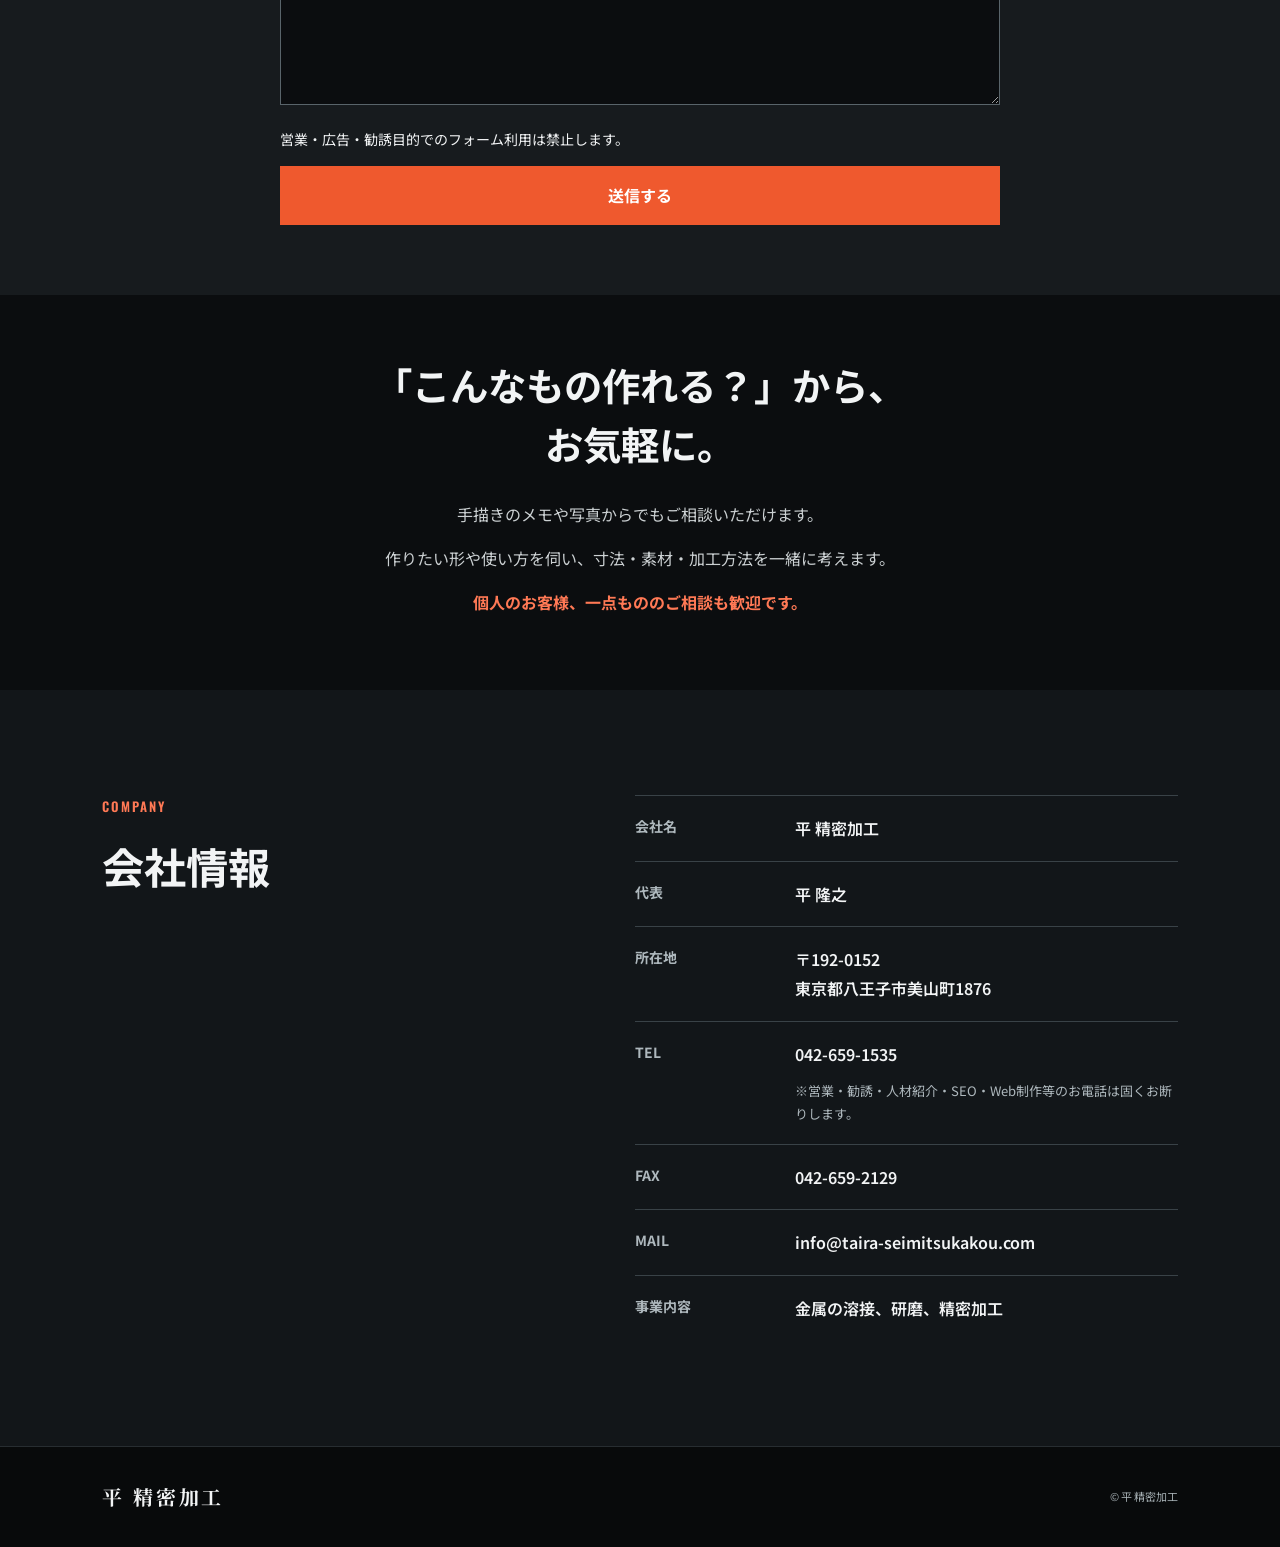
==== commit ff5210d3: "Remove redundant button directly above the inquiry form" ====
--- a/index.html
+++ b/index.html
@@ -513,7 +513,6 @@
       <p class="section-kicker">CONTACT</p>
       <h2>一点ものから、<br><span class="phrase">お気軽にご相談ください。</span></h2>
       <p><span class="phrase">図面・現物を確認し、</span><wbr><span class="phrase">加工方法をご提案します。</span></p>
-      <a class="button-light" href="#inquiry">フォームでお問い合わせ</a>
     </section>
 
     <section class="inquiry-section" id="inquiry" aria-labelledby="inquiry-heading">
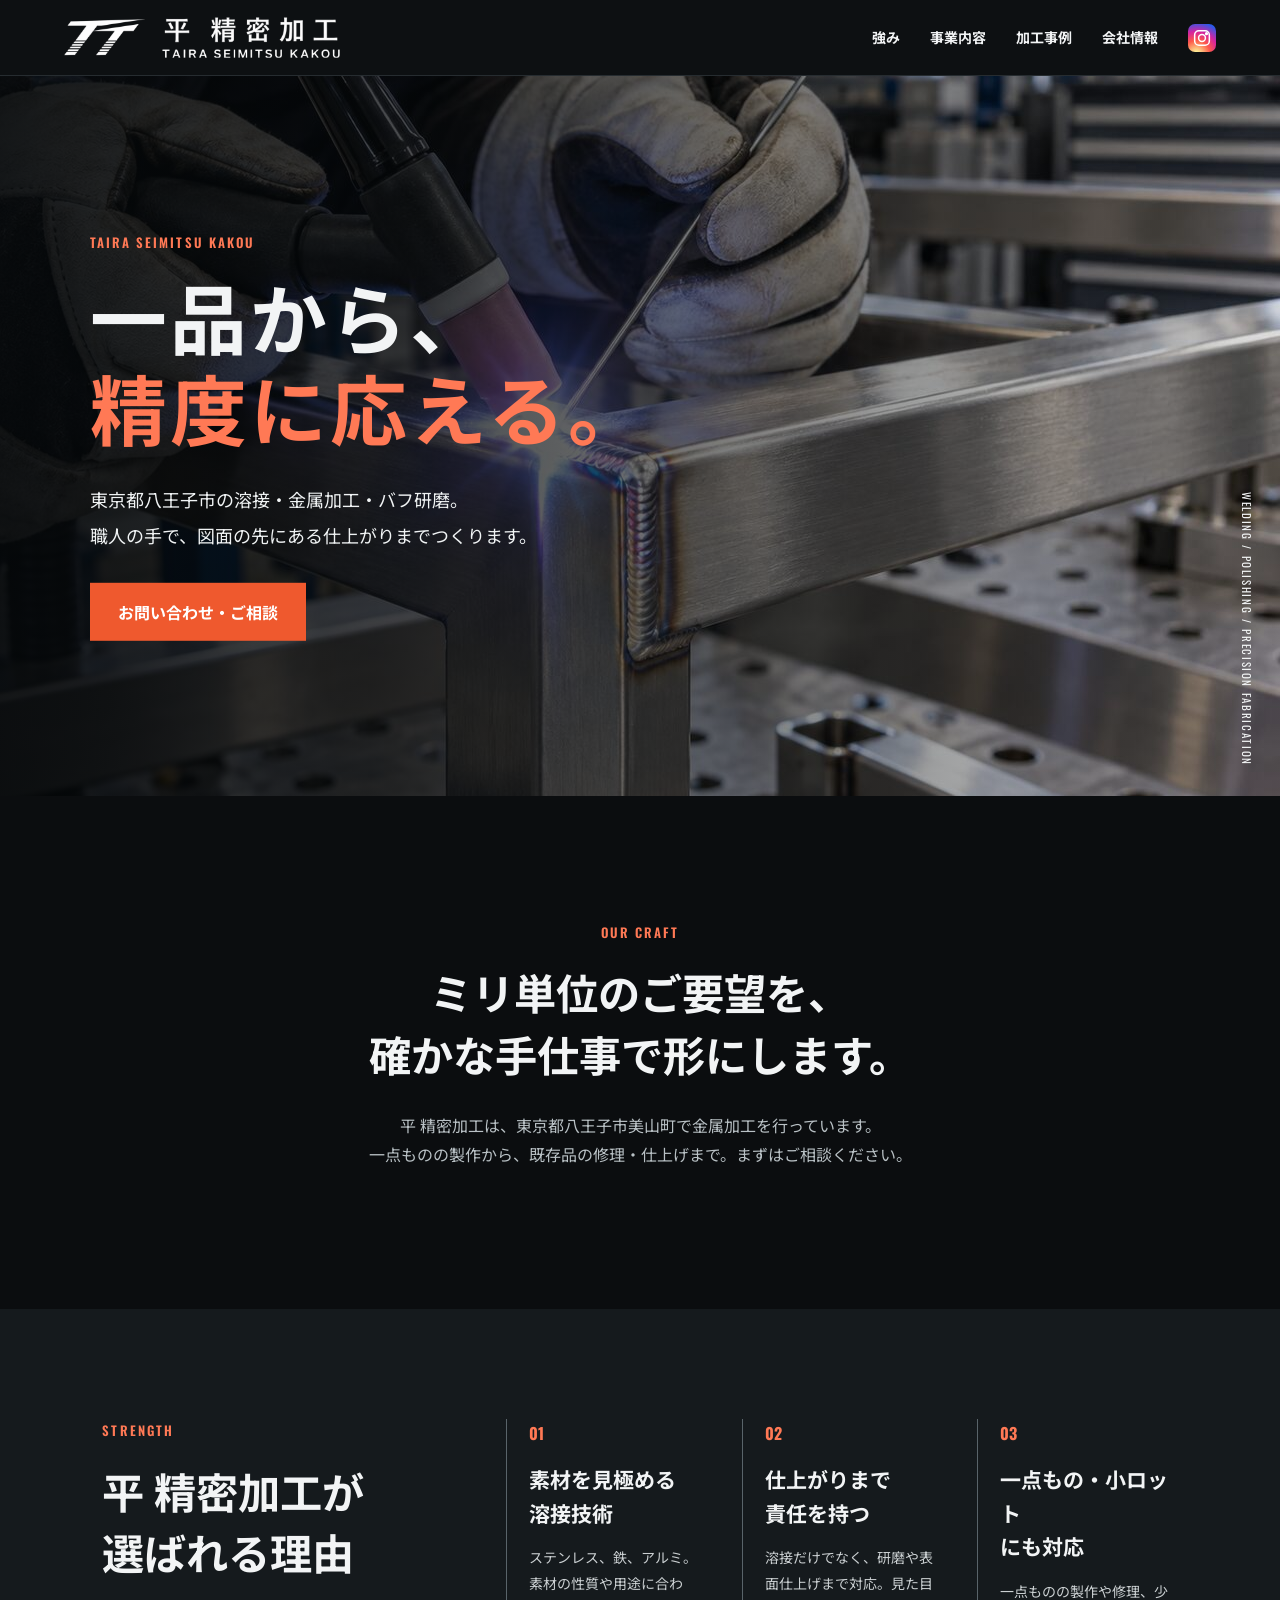
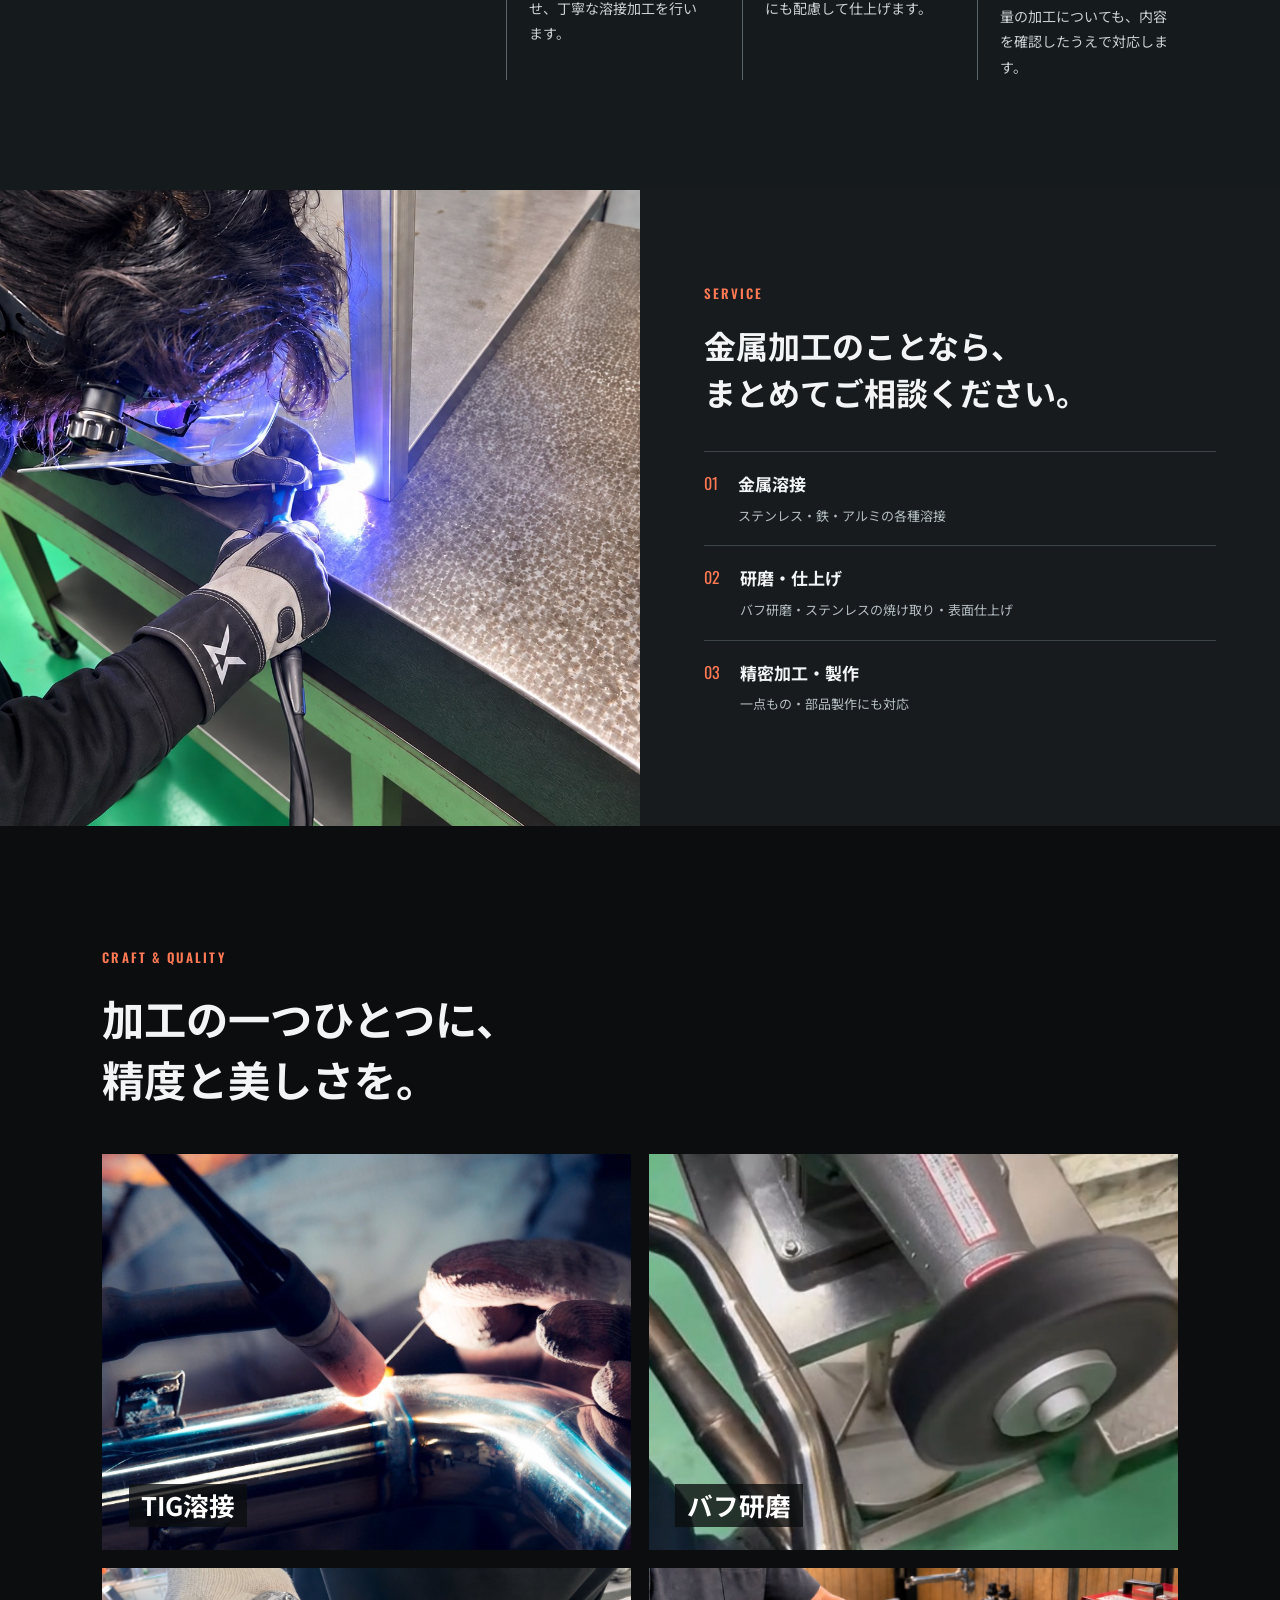
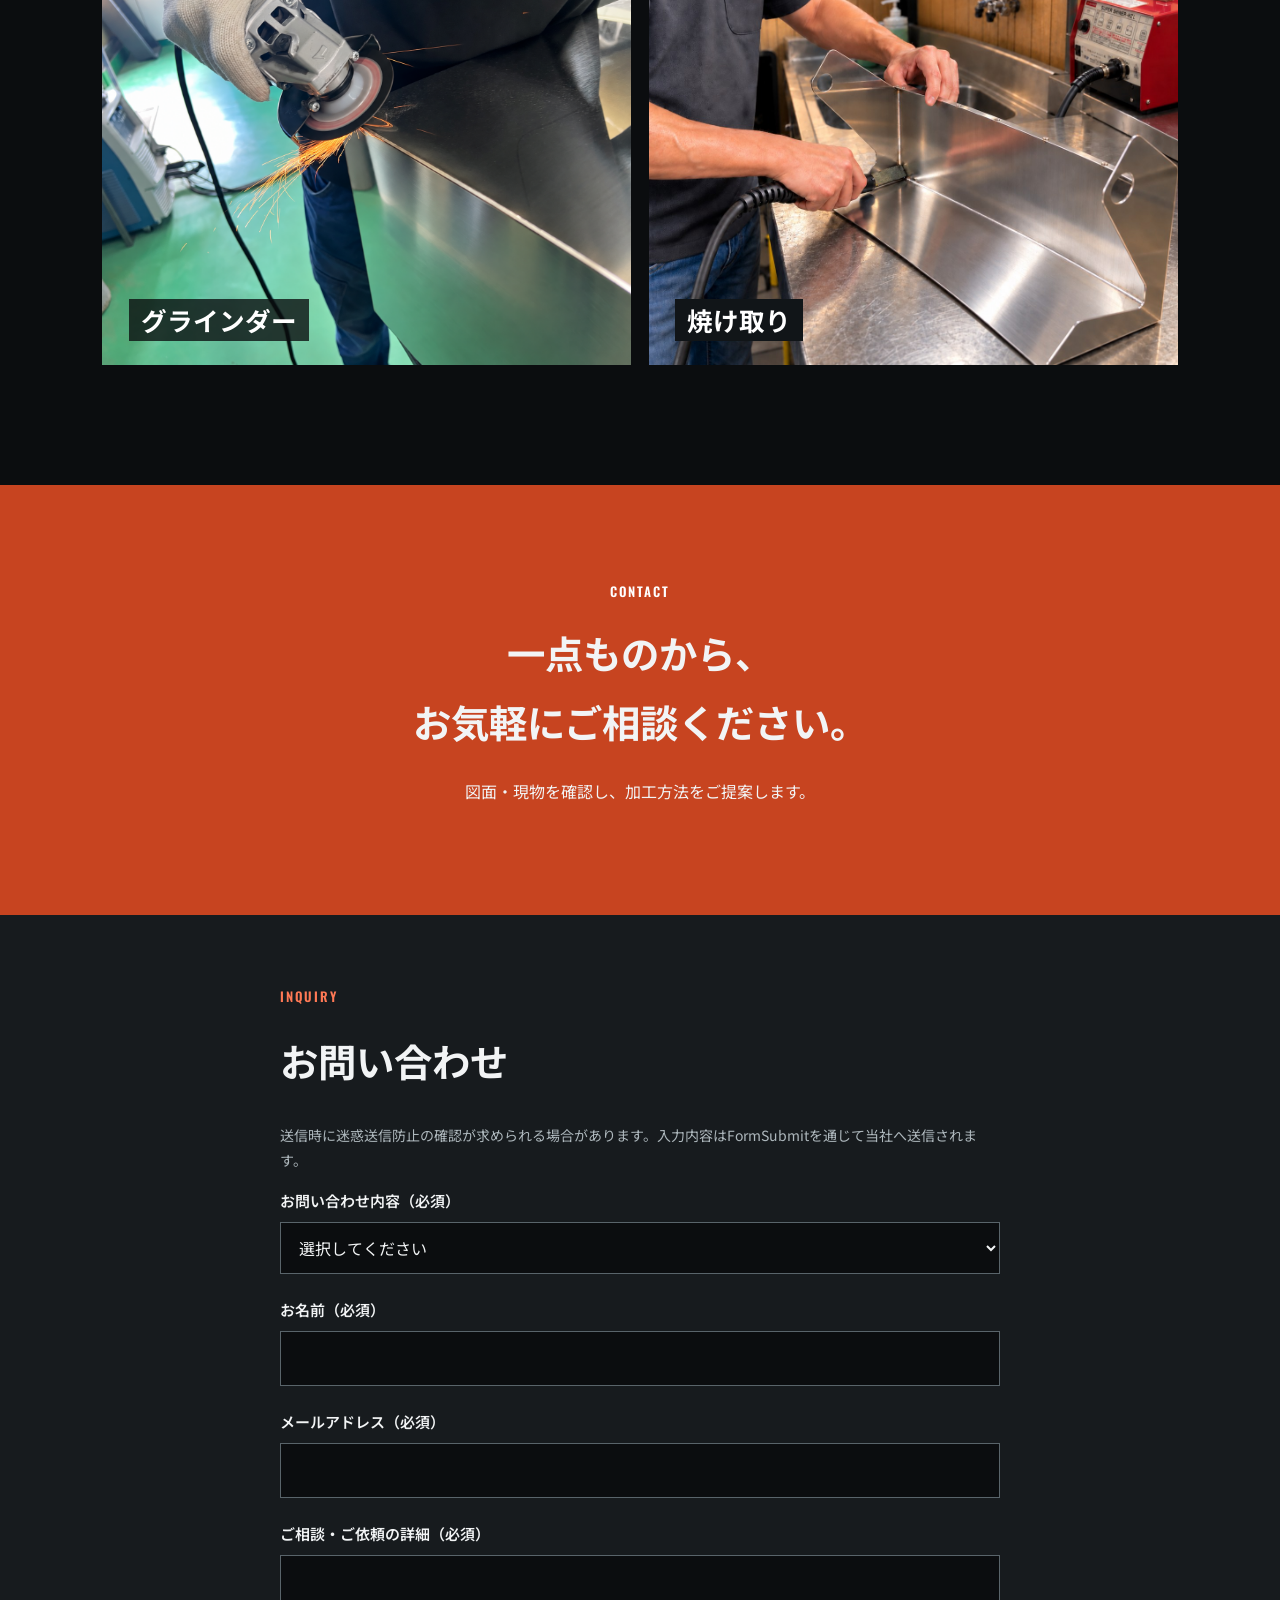
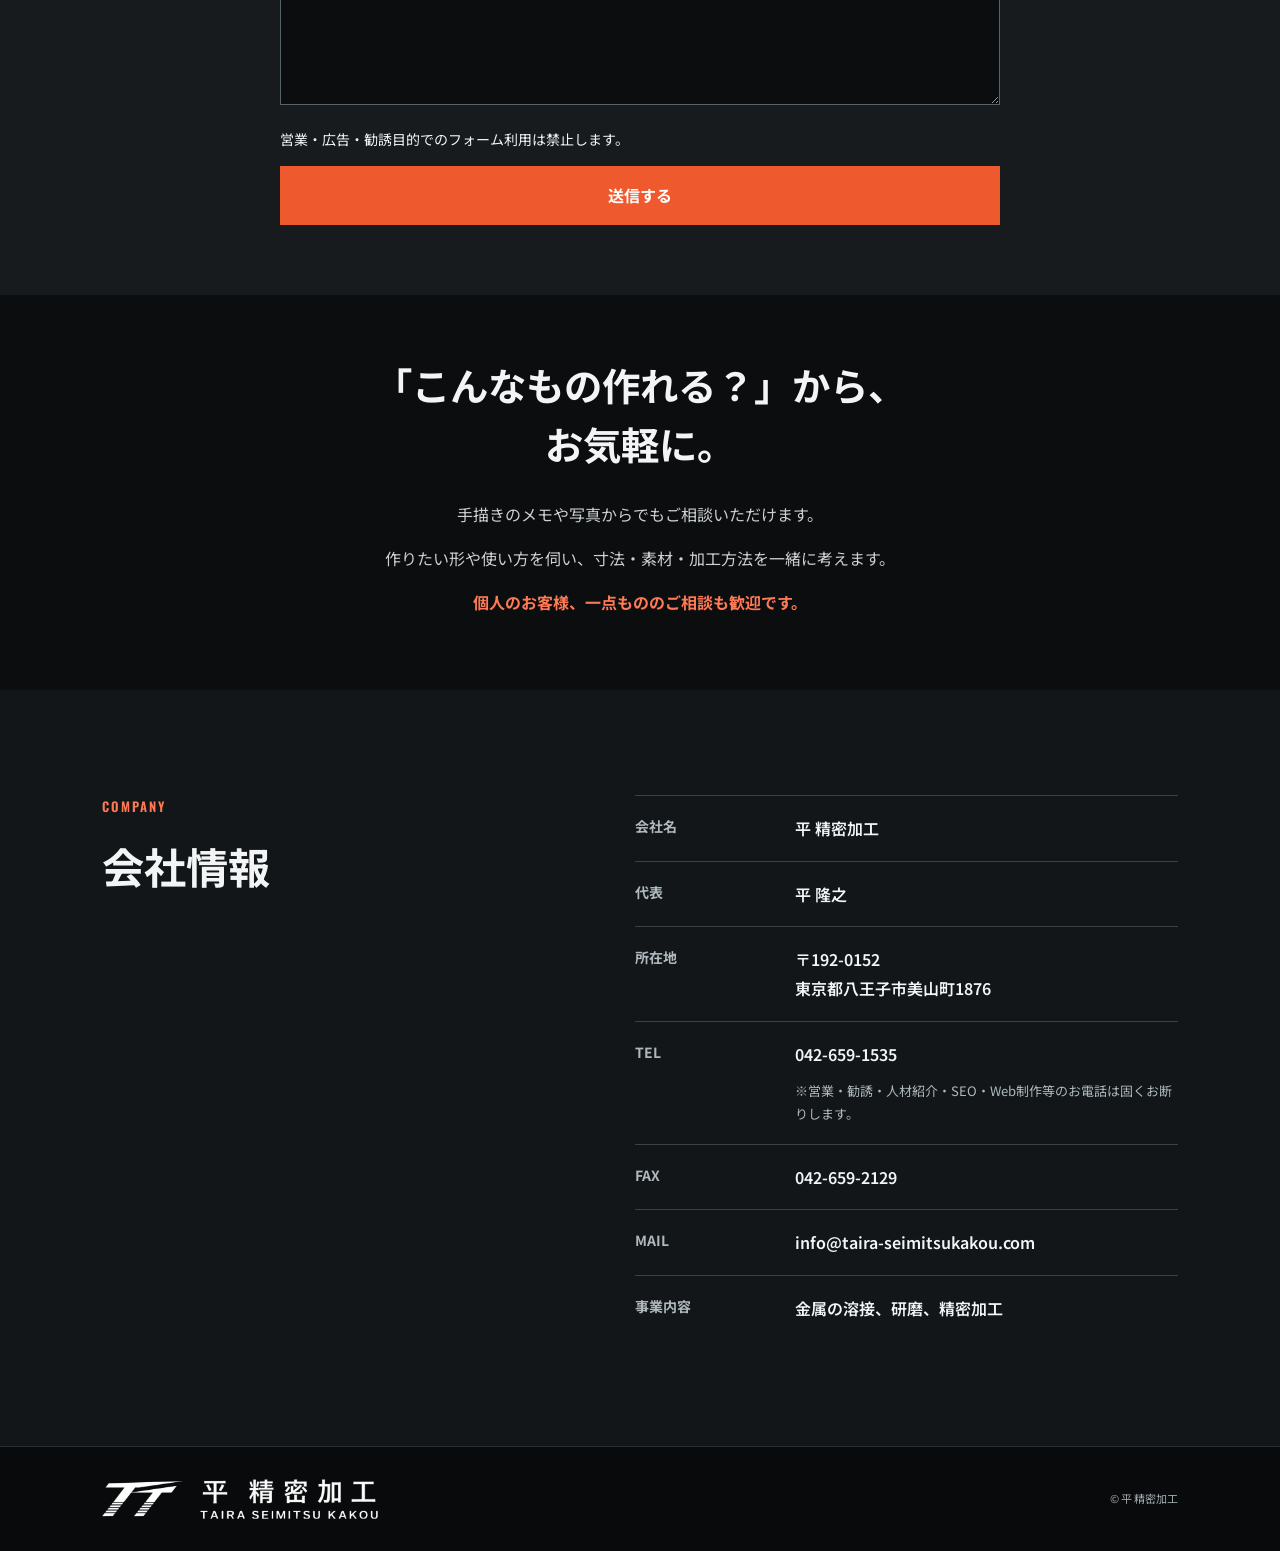
==== commit b5eb9f3e: "Replace header and footer company names with supplied logo" ====
--- a/index.html
+++ b/index.html
@@ -407,12 +407,21 @@
     .inquiry-submit { cursor: pointer; }
     .inquiry-submit:focus-visible { outline: 2px solid #fff; outline-offset: 3px; }
     .inquiry-submit:hover { background: #ce4620; }
+
+    /* Supplied company logo: keep the mark and lettering in one image. */
+    .brand { display: block; flex-shrink: 0; line-height: 0; }
+    .brand-logo { display: block; width: clamp(210px, 27vw, 276px); max-width: 100%; height: auto; mix-blend-mode: screen; }
+    .footer-brand { max-width: 100%; line-height: 0; }
+    .footer-brand .brand-logo { width: 276px; }
+    @media (max-width: 760px) {
+      .brand-logo, .footer-brand .brand-logo { width: min(276px, 100%); }
+    }
   </style>
 </head>
 
 <body>
   <header class="site-header">
-    <a class="brand" href="#top">平 精密加工</a>
+    <a class="brand" href="#top"><img class="brand-logo" src="taira-brand-logo.png" alt="平精密加工" width="1736" height="252" decoding="async"></a>
     <nav class="site-nav" aria-label="メインメニュー">
       <a href="#strength">強み</a>
       <a href="#service">事業内容</a>
@@ -580,8 +589,8 @@
   </main>
 
   <footer>
-    <div class="footer-brand">平 精密加工</div>
+    <div class="footer-brand"><img class="brand-logo" src="taira-brand-logo.png" alt="平精密加工" width="1736" height="252" decoding="async"></div>
     <small>© 平 精密加工</small>
   </footer>
 </body>
-</html>+</html>
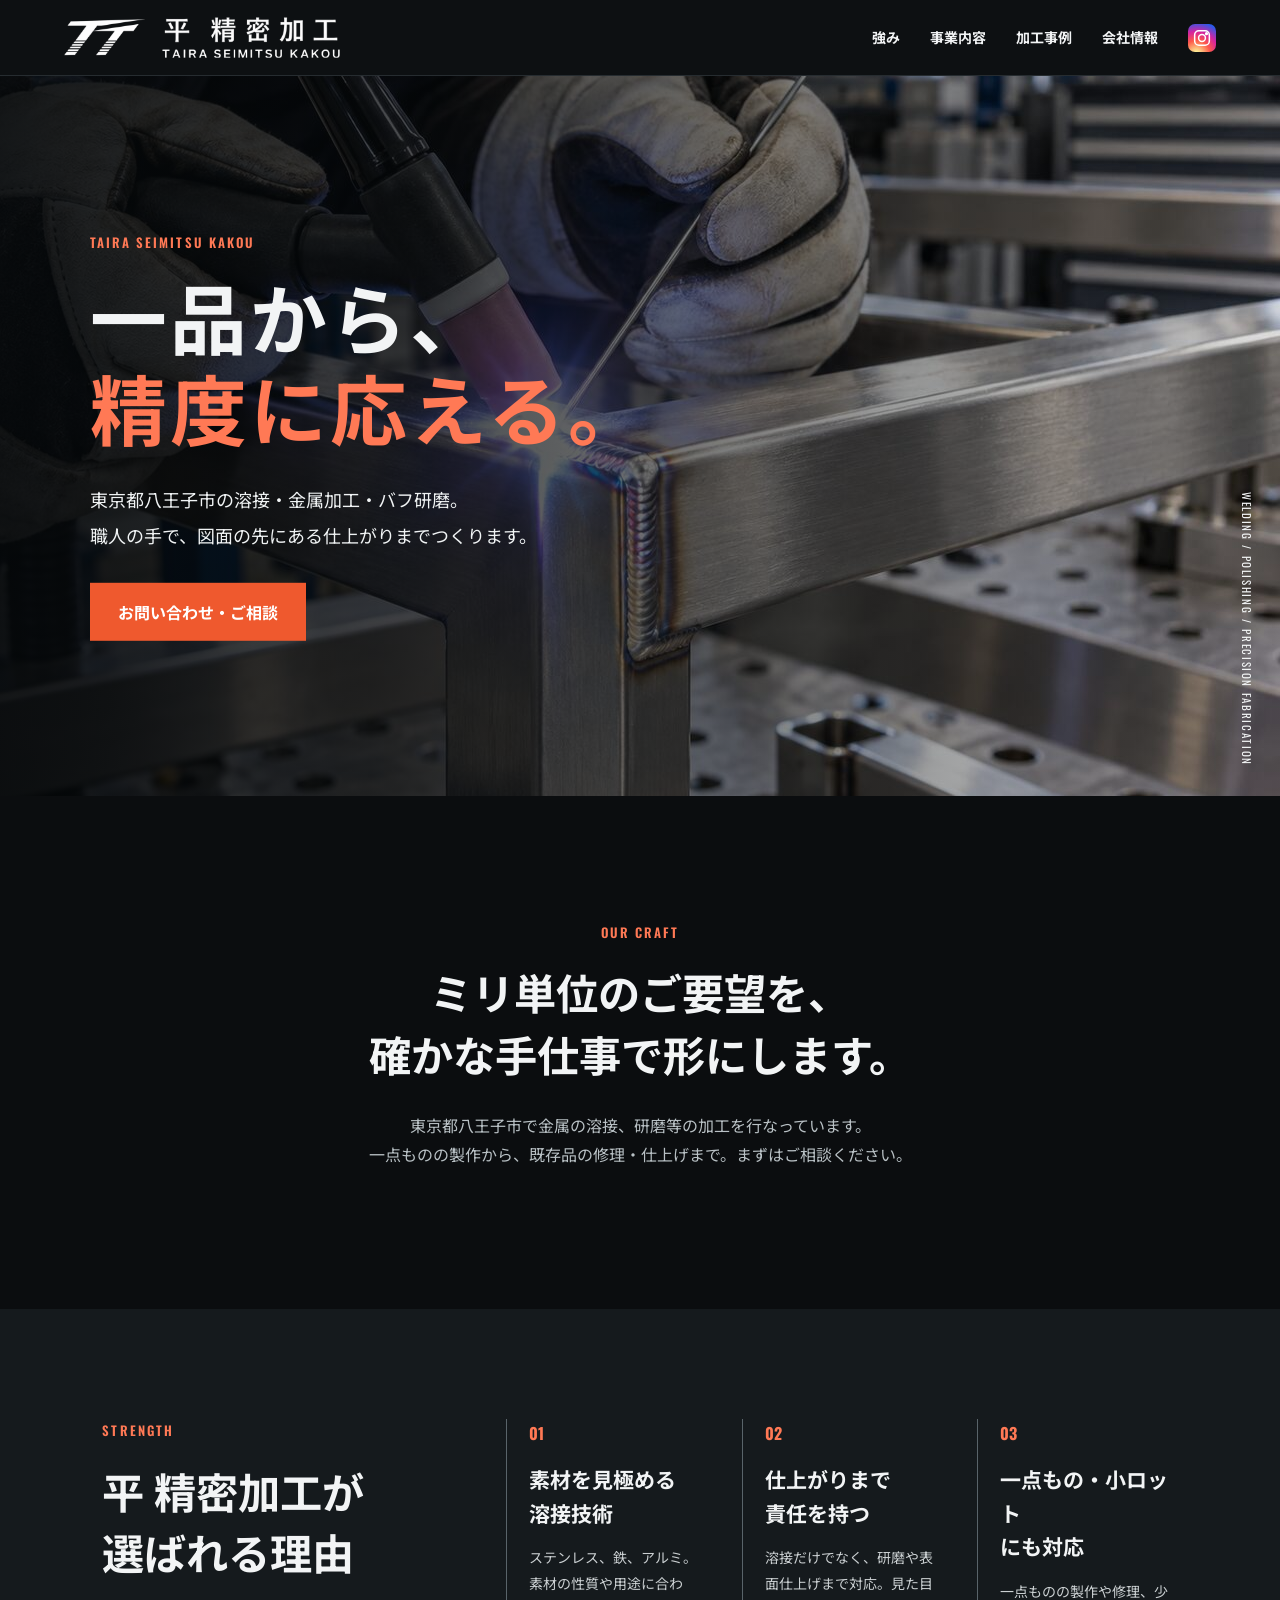
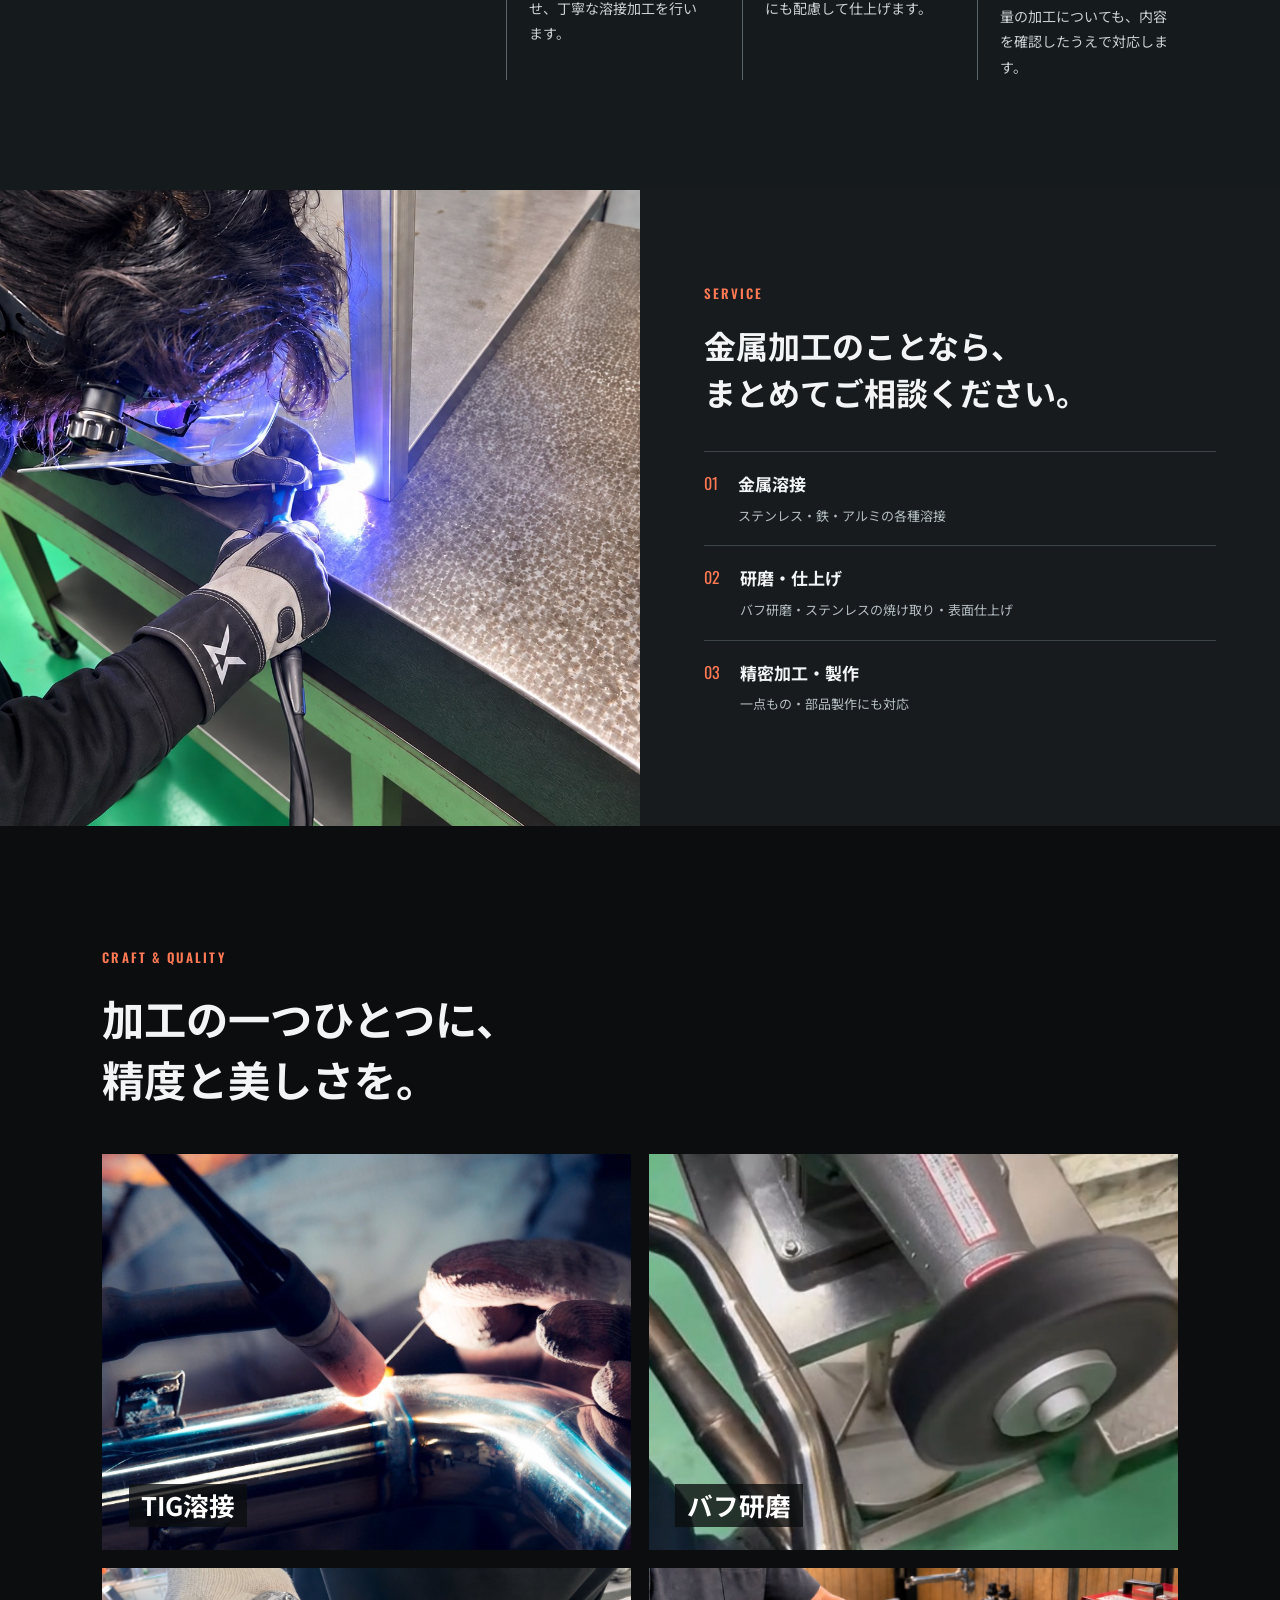
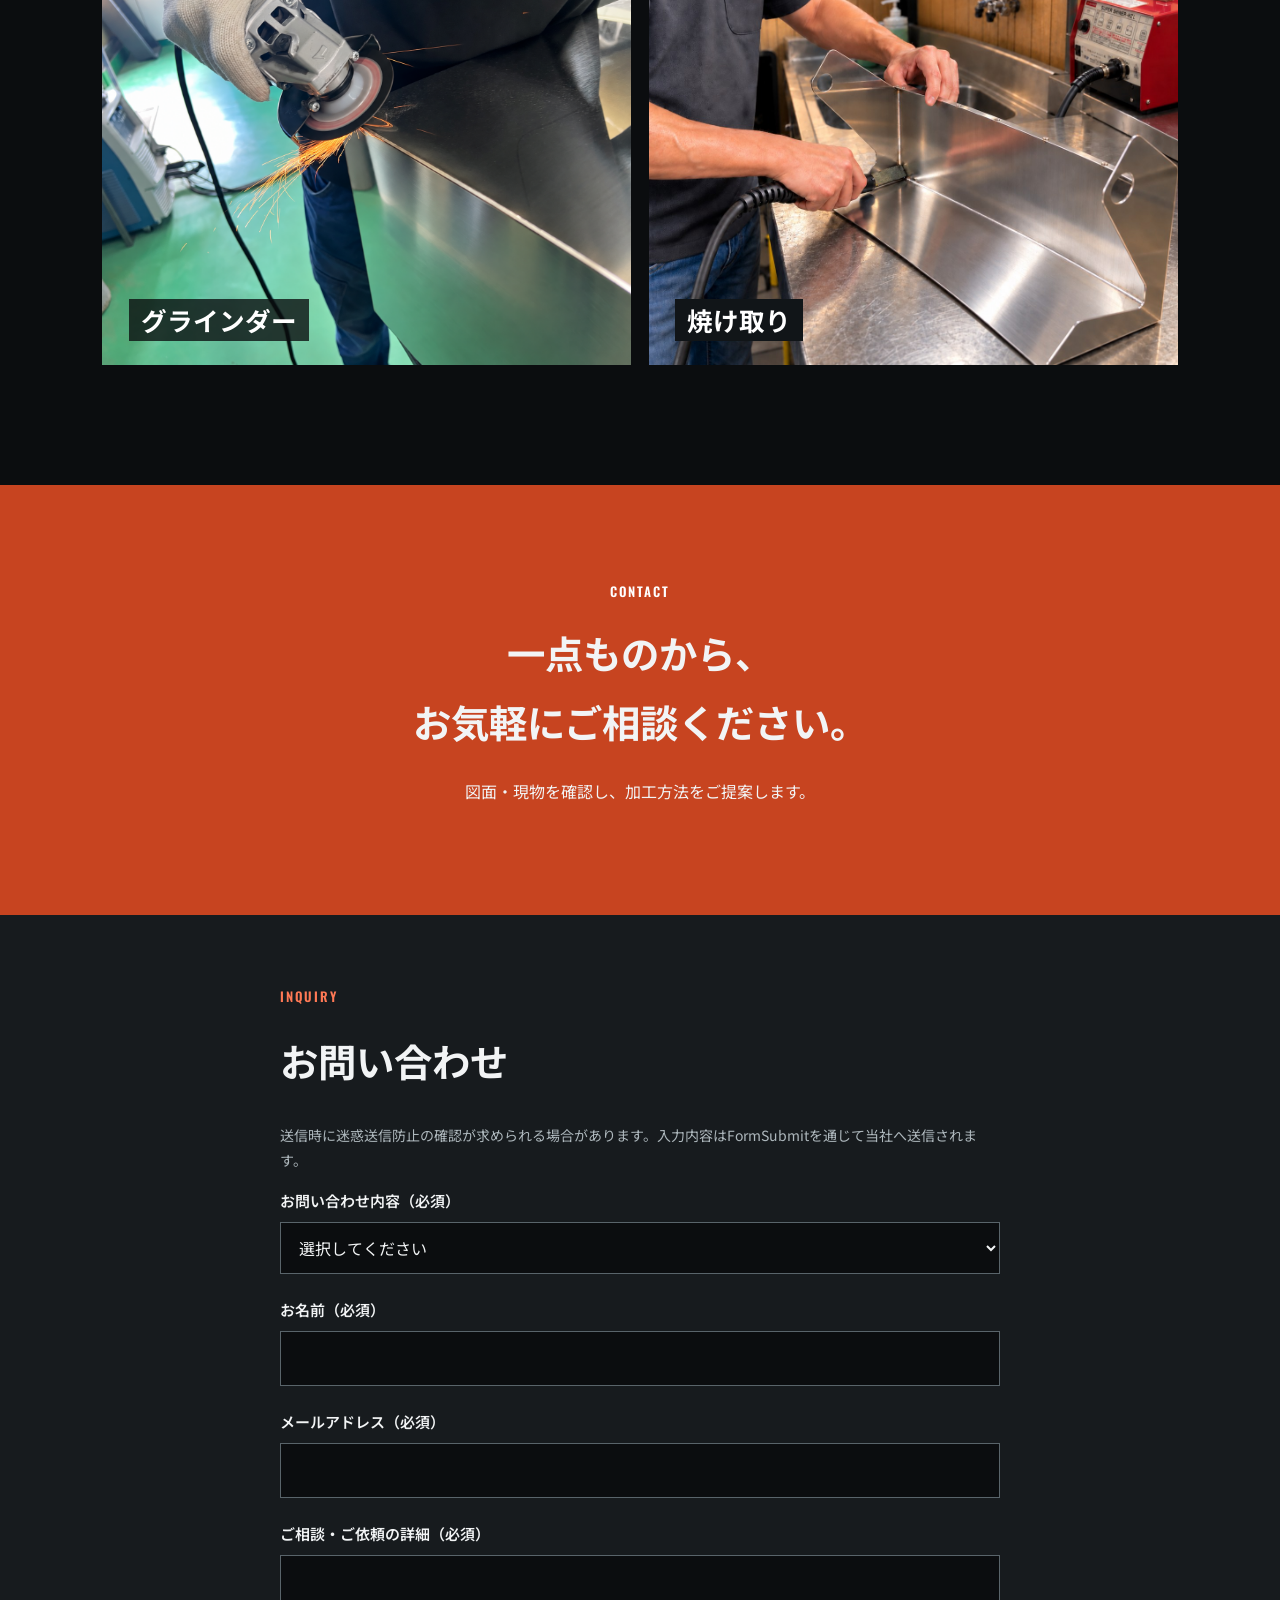
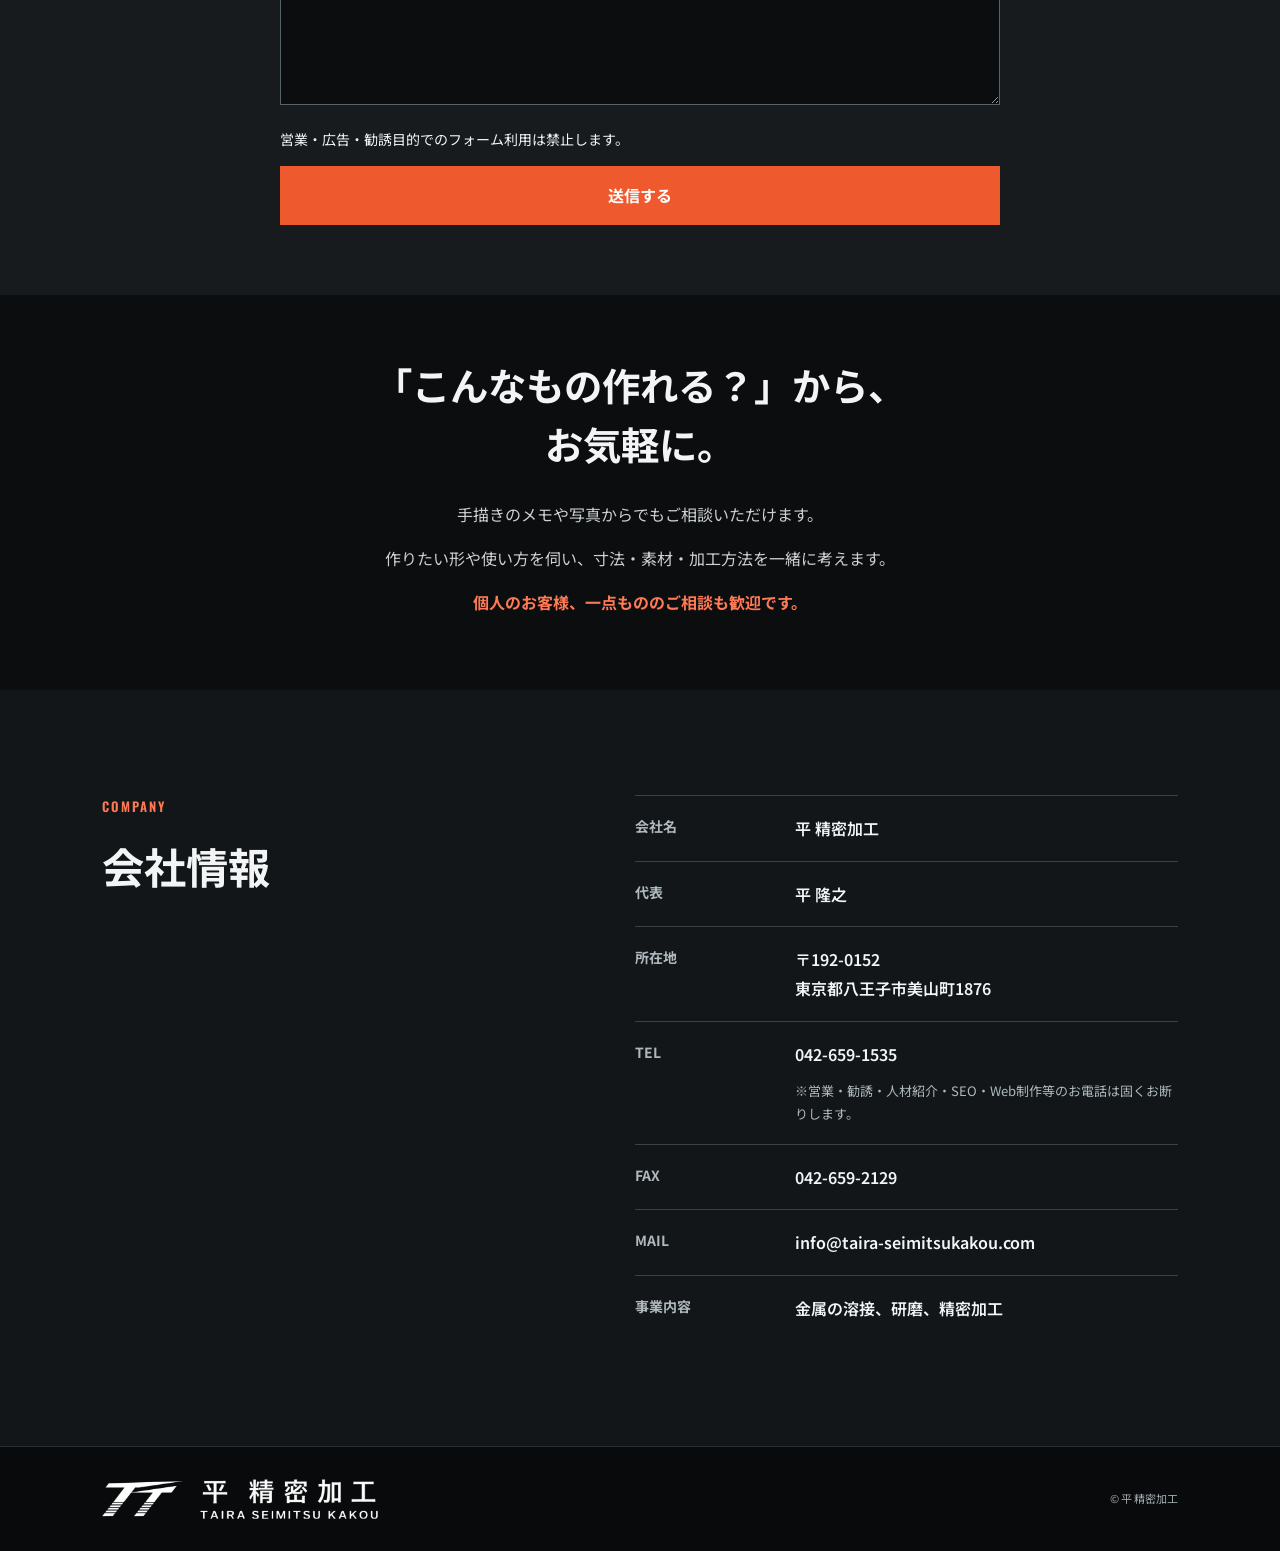
==== commit c109a62d: "会社紹介の一文を溶接・研磨等の加工の案内に変更" ====
--- a/index.html
+++ b/index.html
@@ -457,7 +457,7 @@
       <p class="section-kicker">OUR CRAFT</p>
       <h2>ミリ単位のご要望を、<br>確かな手仕事で形にします。</h2>
       <p>
-        平 精密加工は、東京都八王子市美山町で金属加工を行っています。<br>
+        東京都八王子市で金属の溶接、研磨等の加工を行なっています。<br>
         一点ものの製作から、既存品の修理・仕上げまで。まずはご相談ください。
       </p>
     </section>
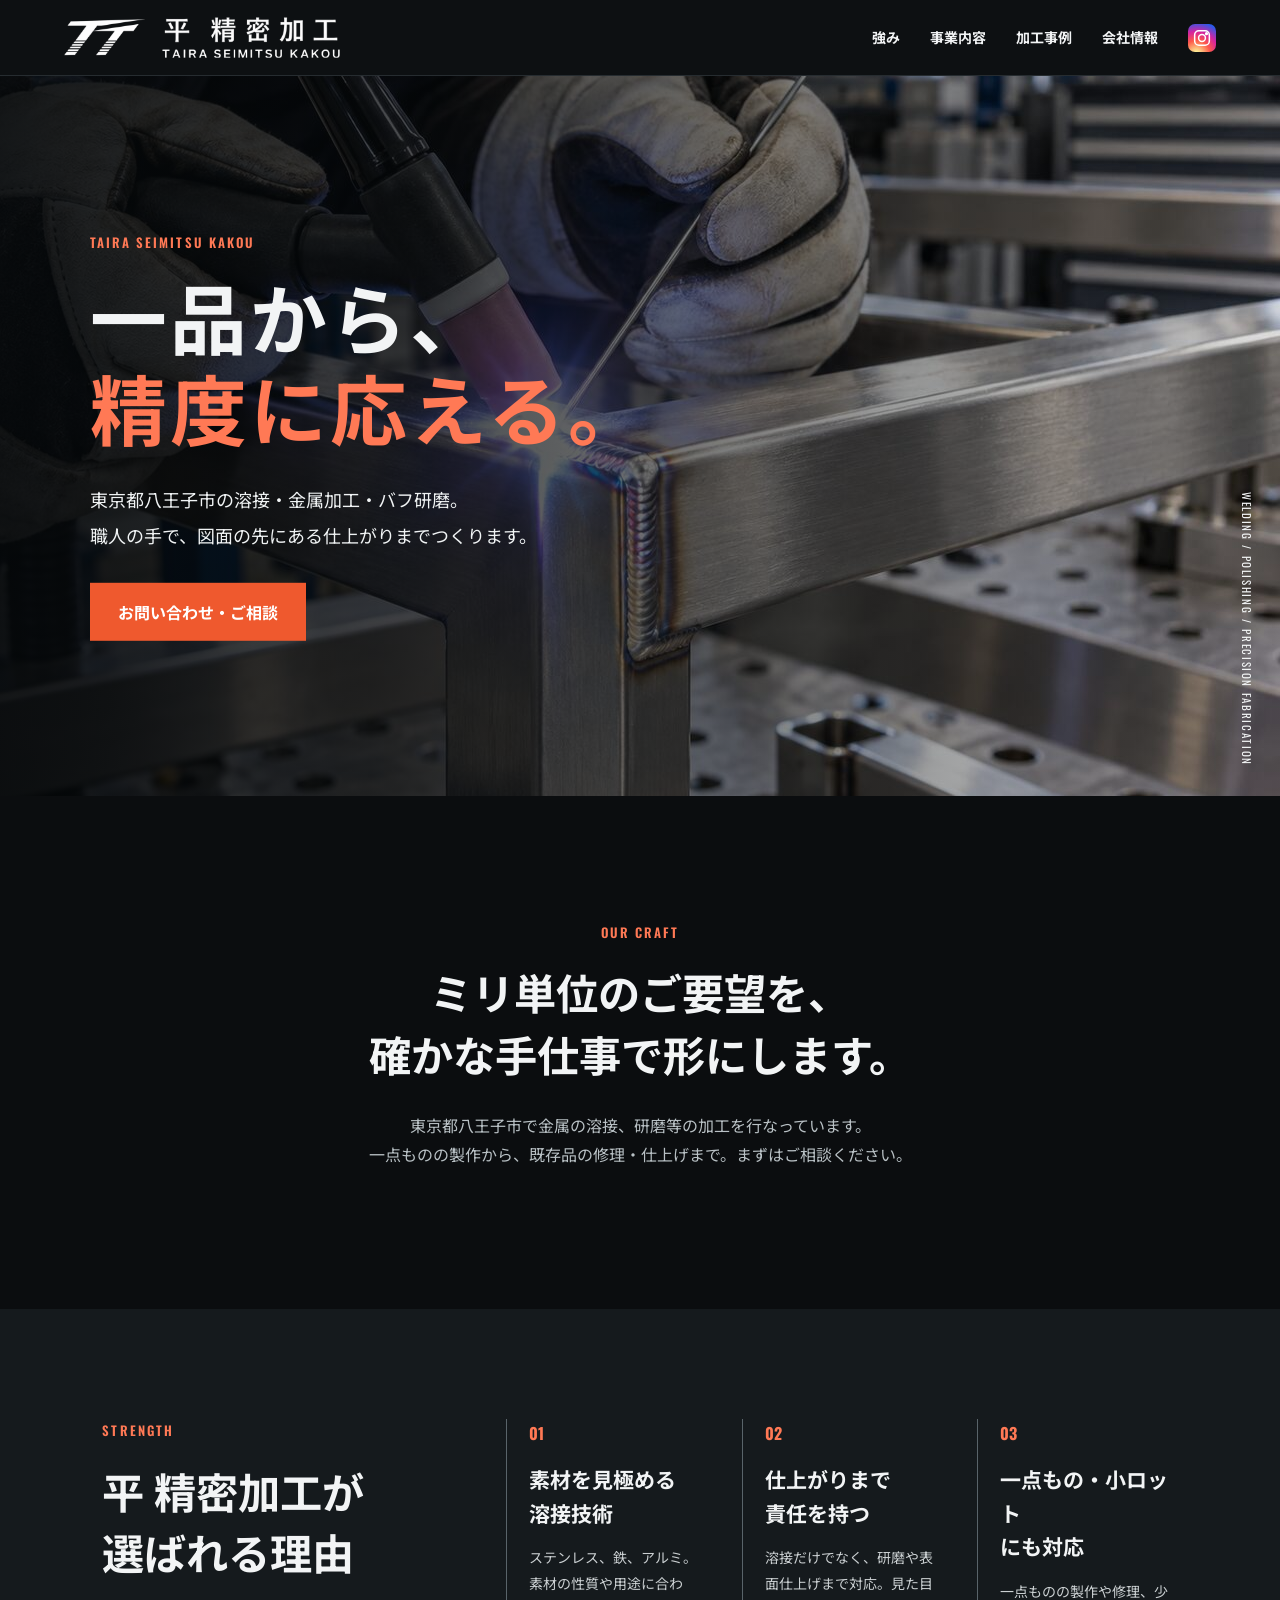
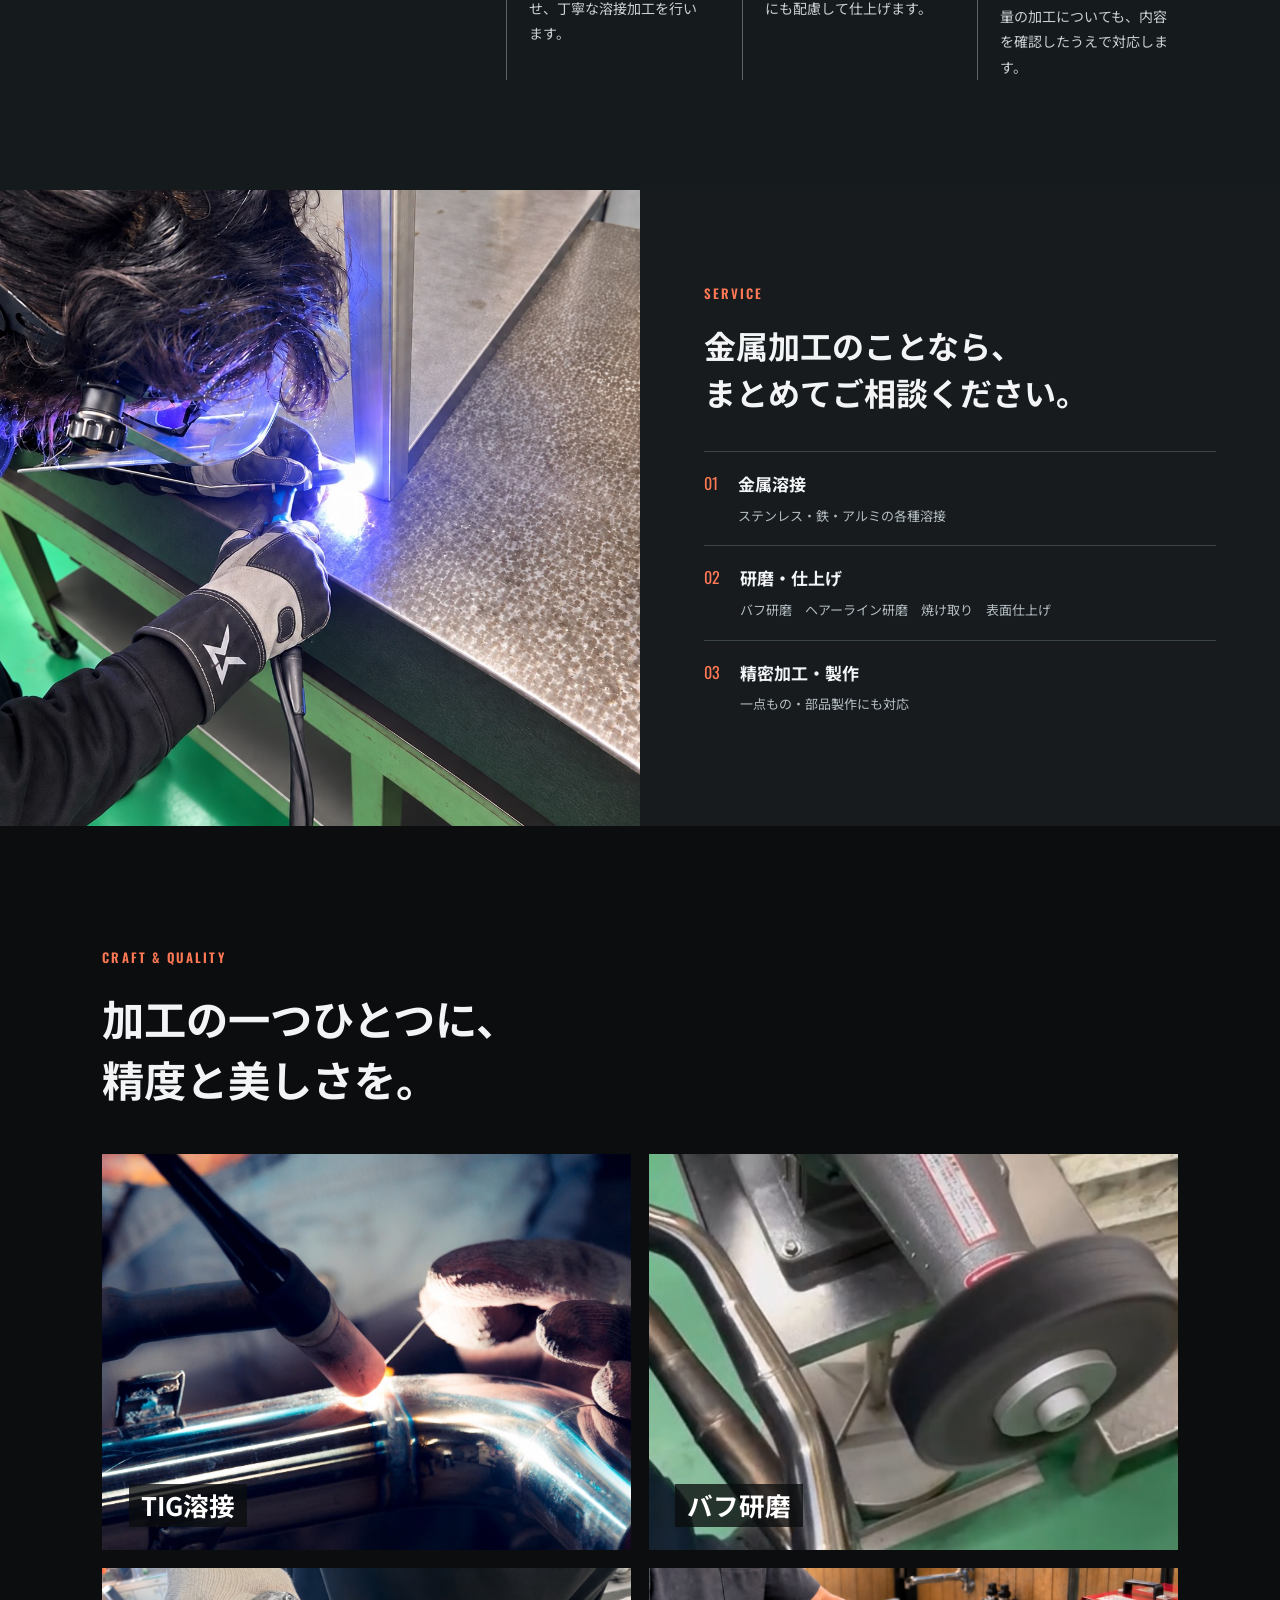
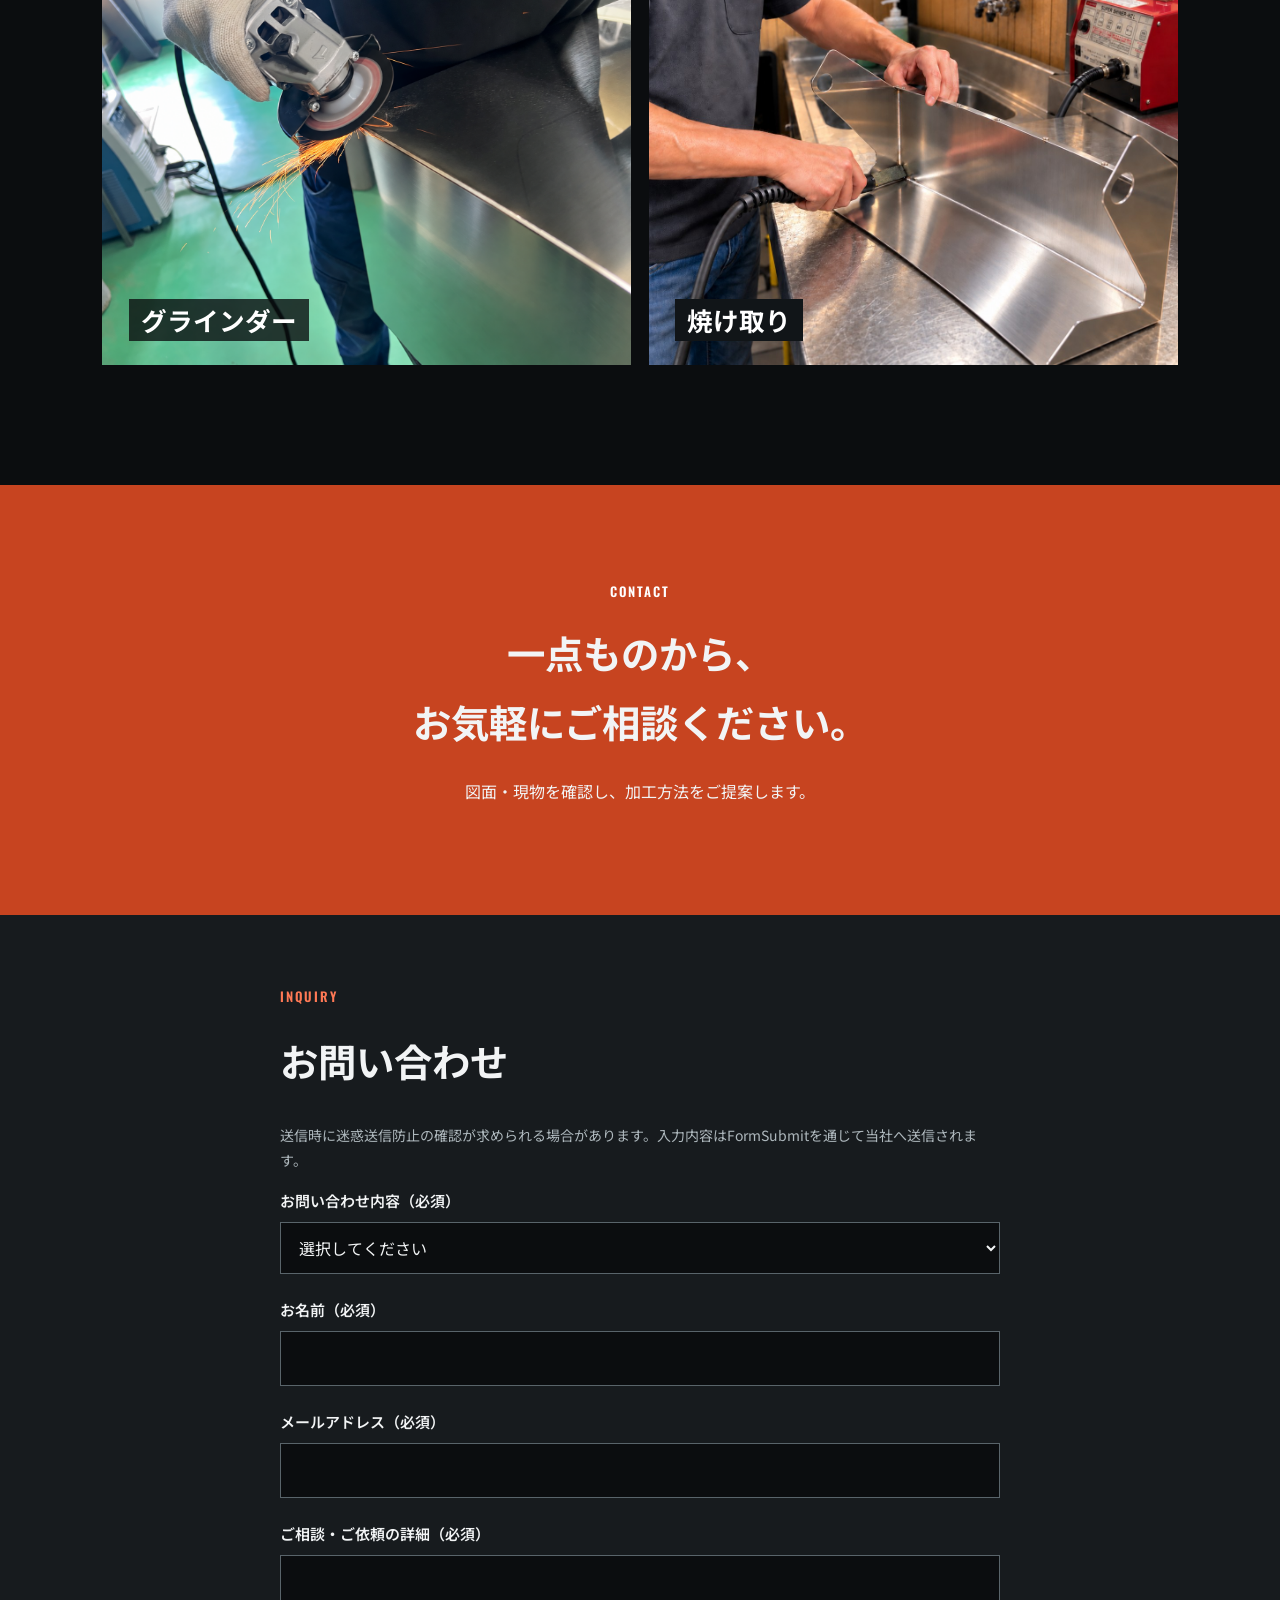
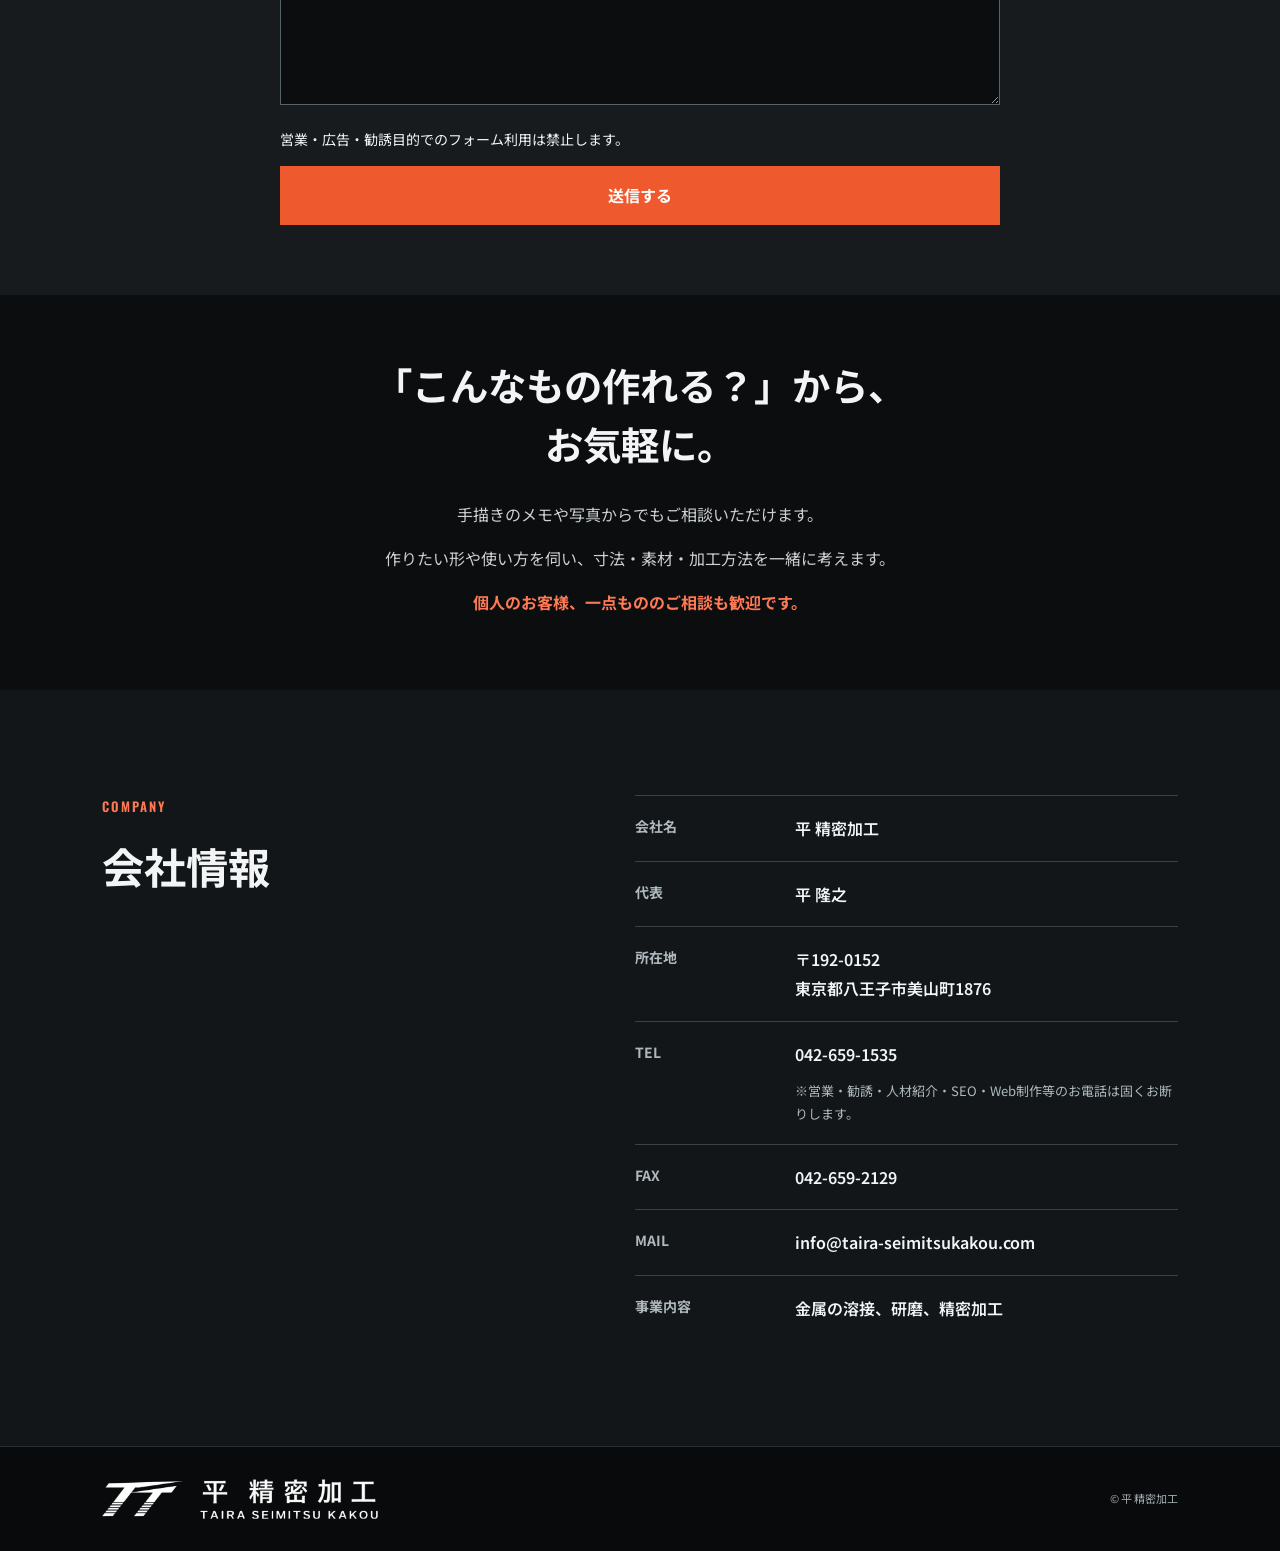
==== commit 3e7c6987: "研磨・仕上げの説明をバフ研磨・ヘアーライン研磨等に変更" ====
--- a/index.html
+++ b/index.html
@@ -495,7 +495,7 @@
         <h2>金属加工のことなら、<br>まとめてご相談ください。</h2>
         <dl>
           <div><dt>01</dt><dd><strong>金属溶接</strong><span>ステンレス・鉄・アルミの各種溶接</span></dd></div>
-          <div><dt>02</dt><dd><strong>研磨・仕上げ</strong><span>バフ研磨・ステンレスの焼け取り・表面仕上げ</span></dd></div>
+          <div><dt>02</dt><dd><strong>研磨・仕上げ</strong><span>バフ研磨　ヘアーライン研磨　焼け取り　表面仕上げ</span></dd></div>
           <div><dt>03</dt><dd><strong>精密加工・製作</strong><span>一点もの・部品製作にも対応</span></dd></div>
         </dl>
       </div>
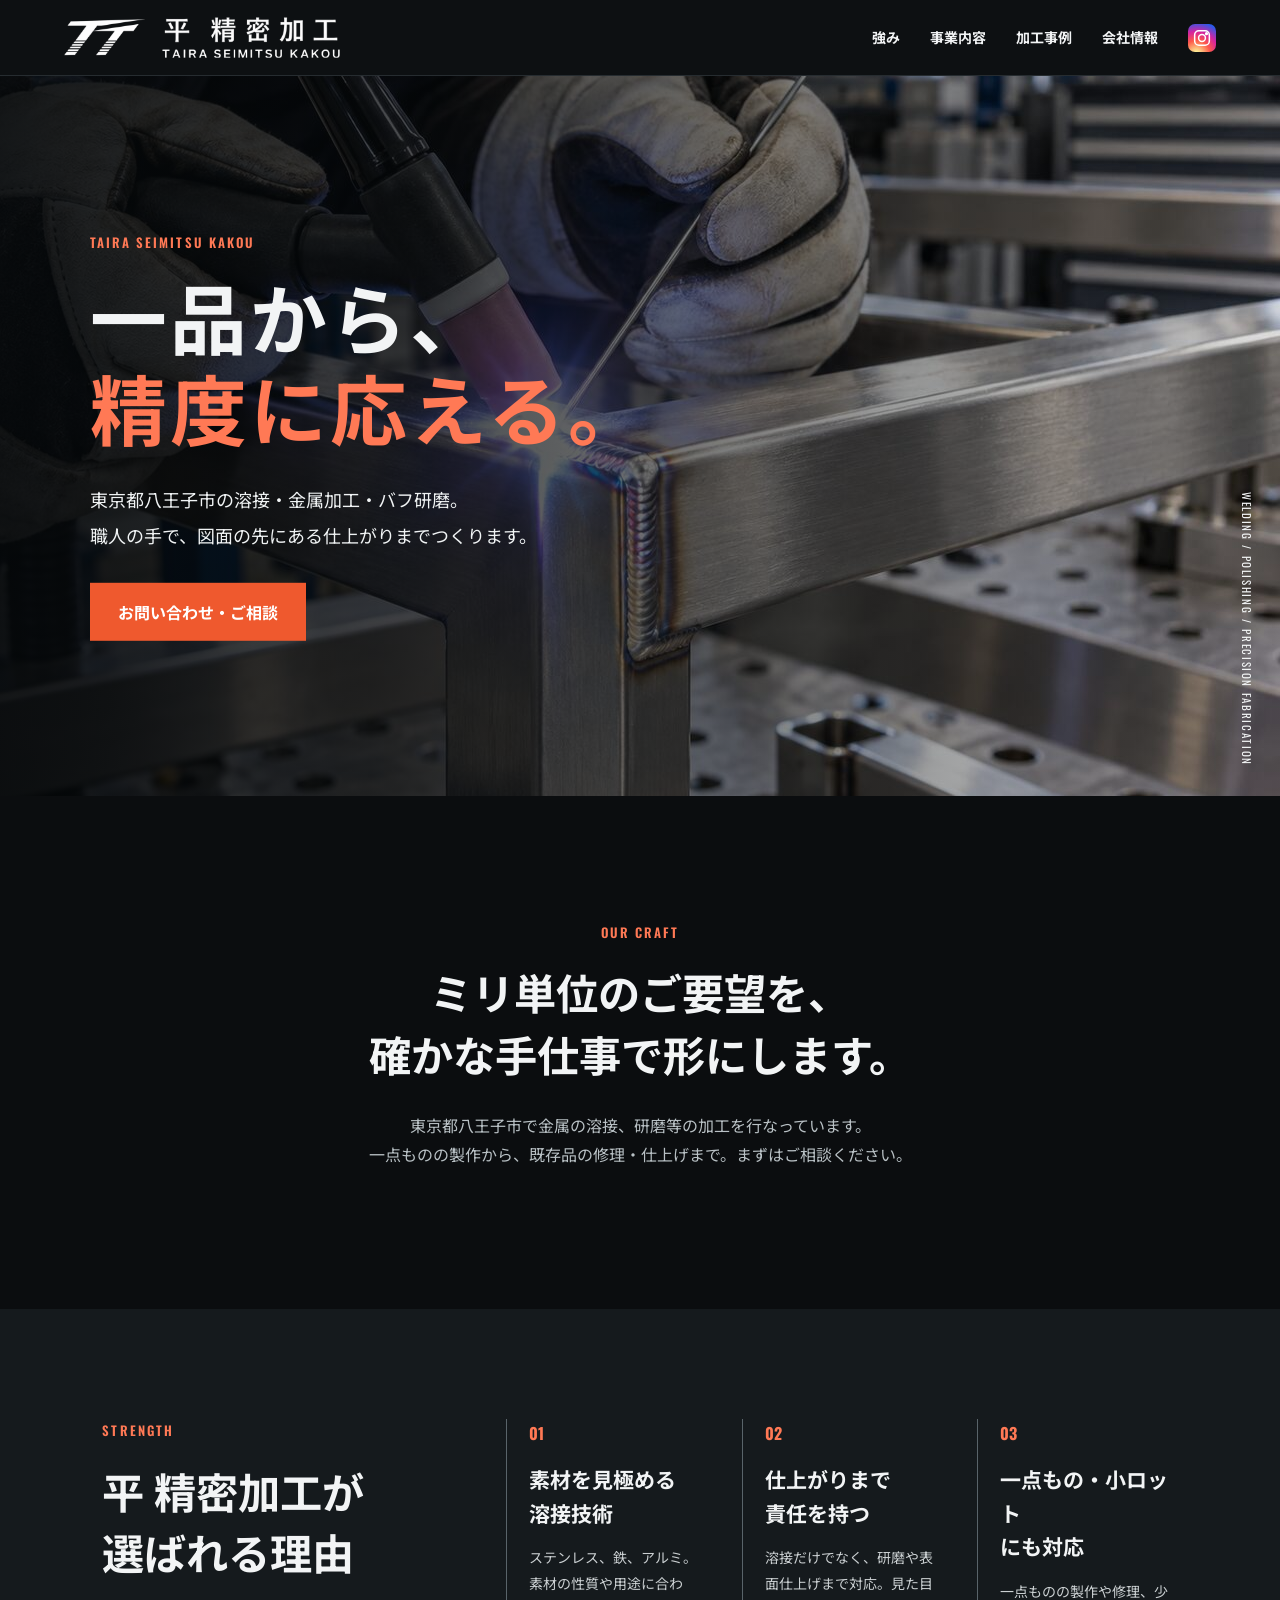
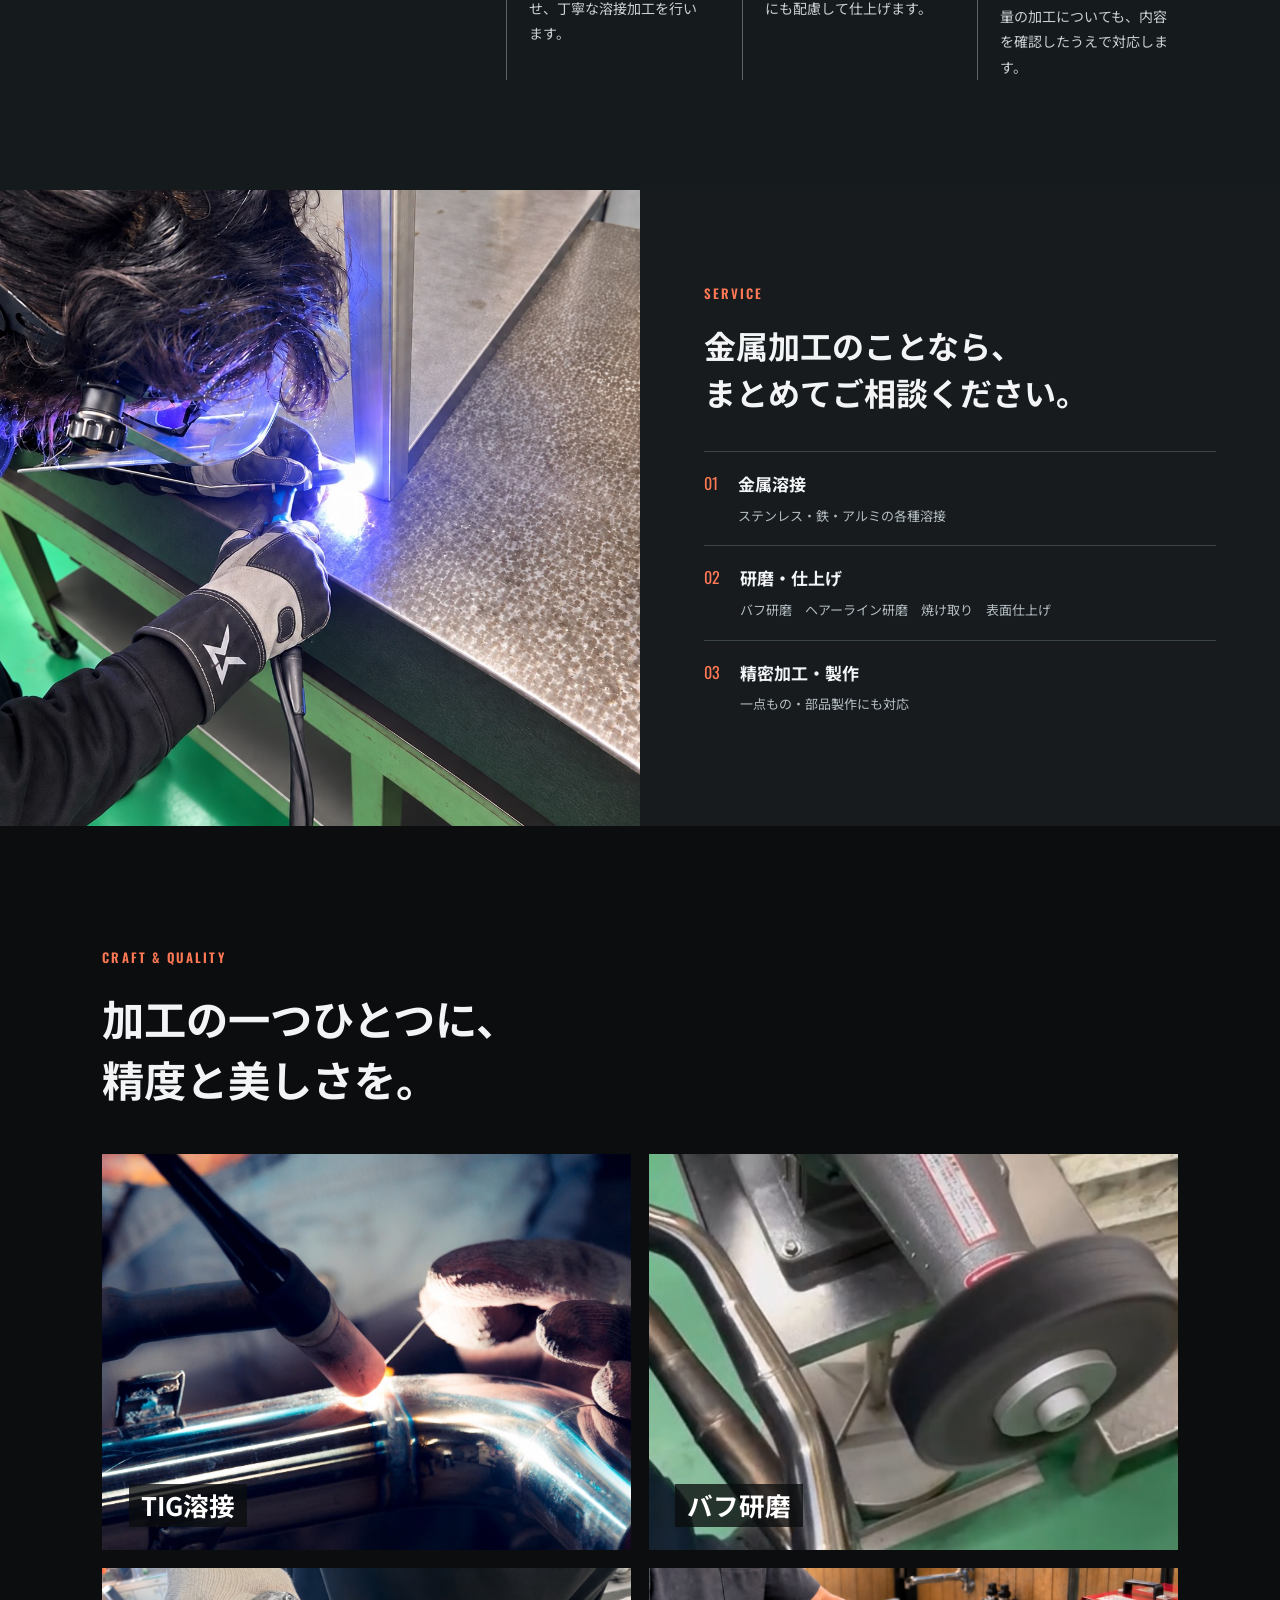
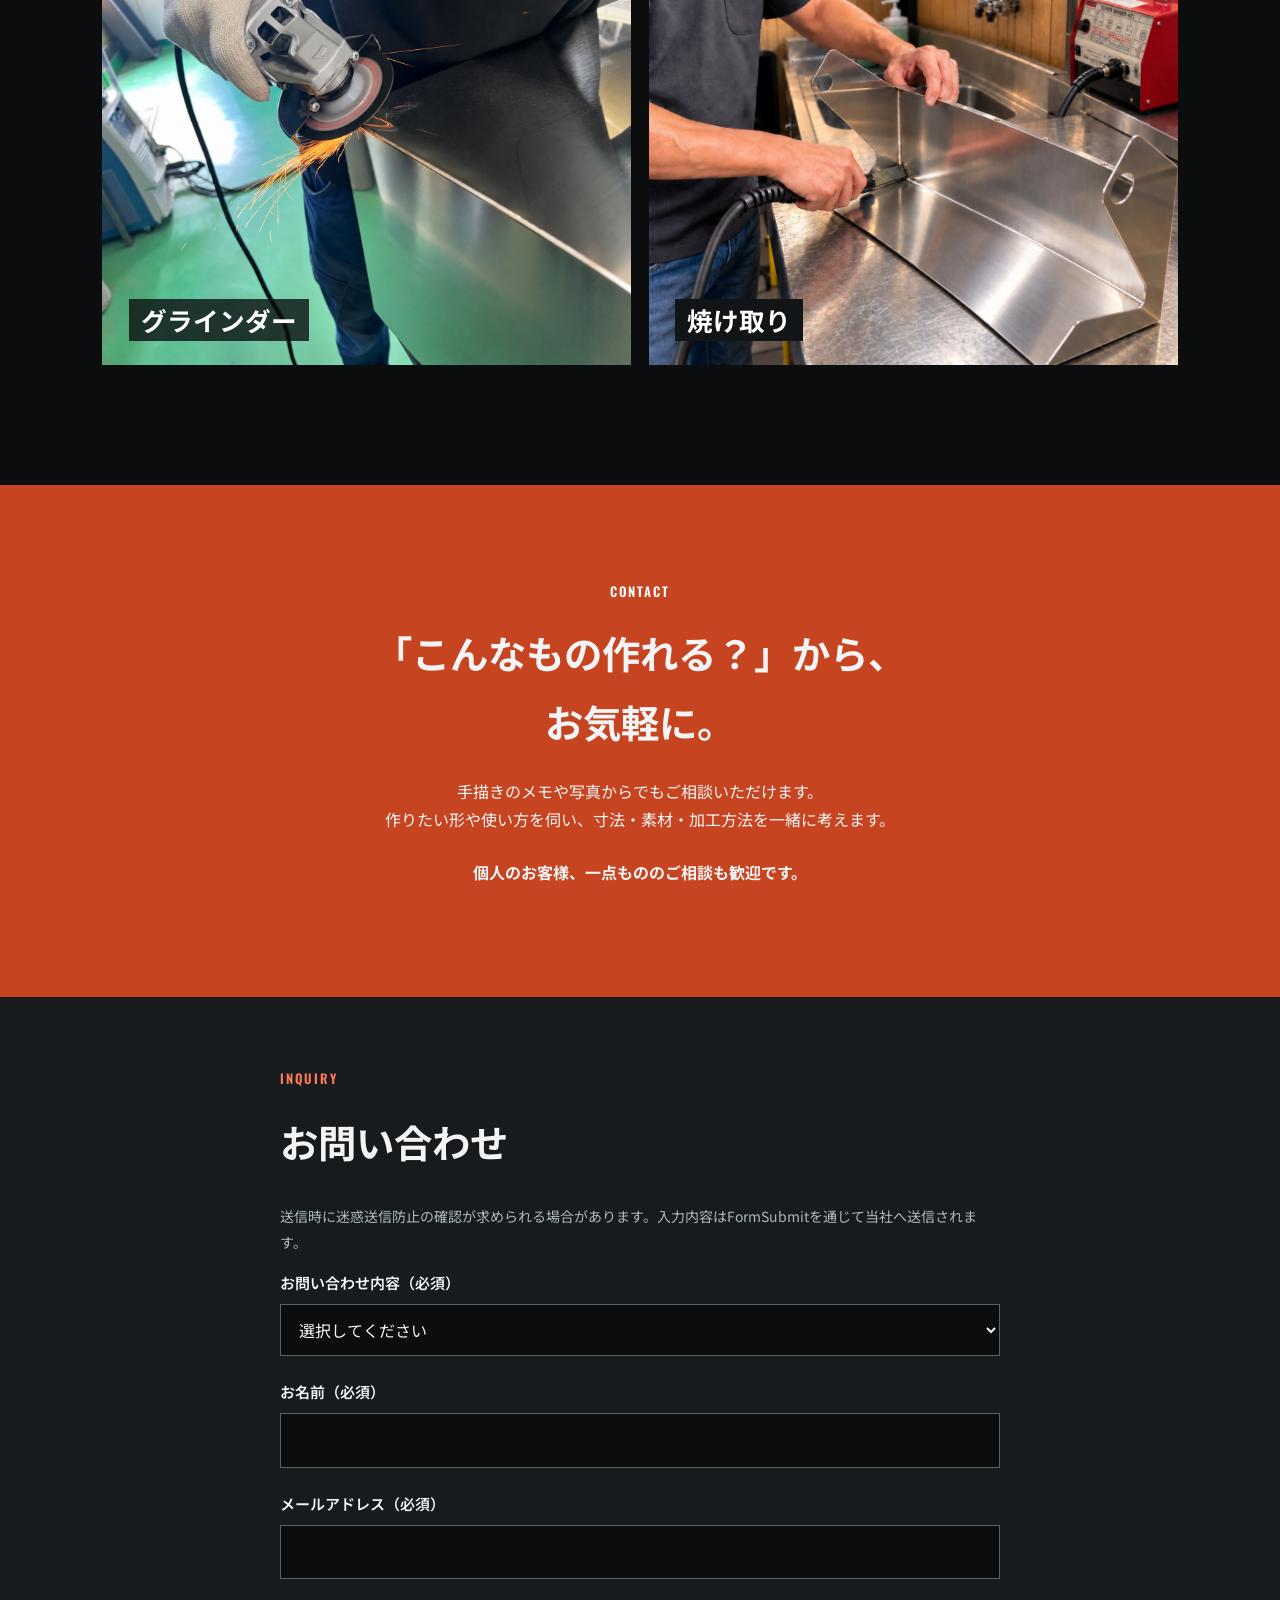
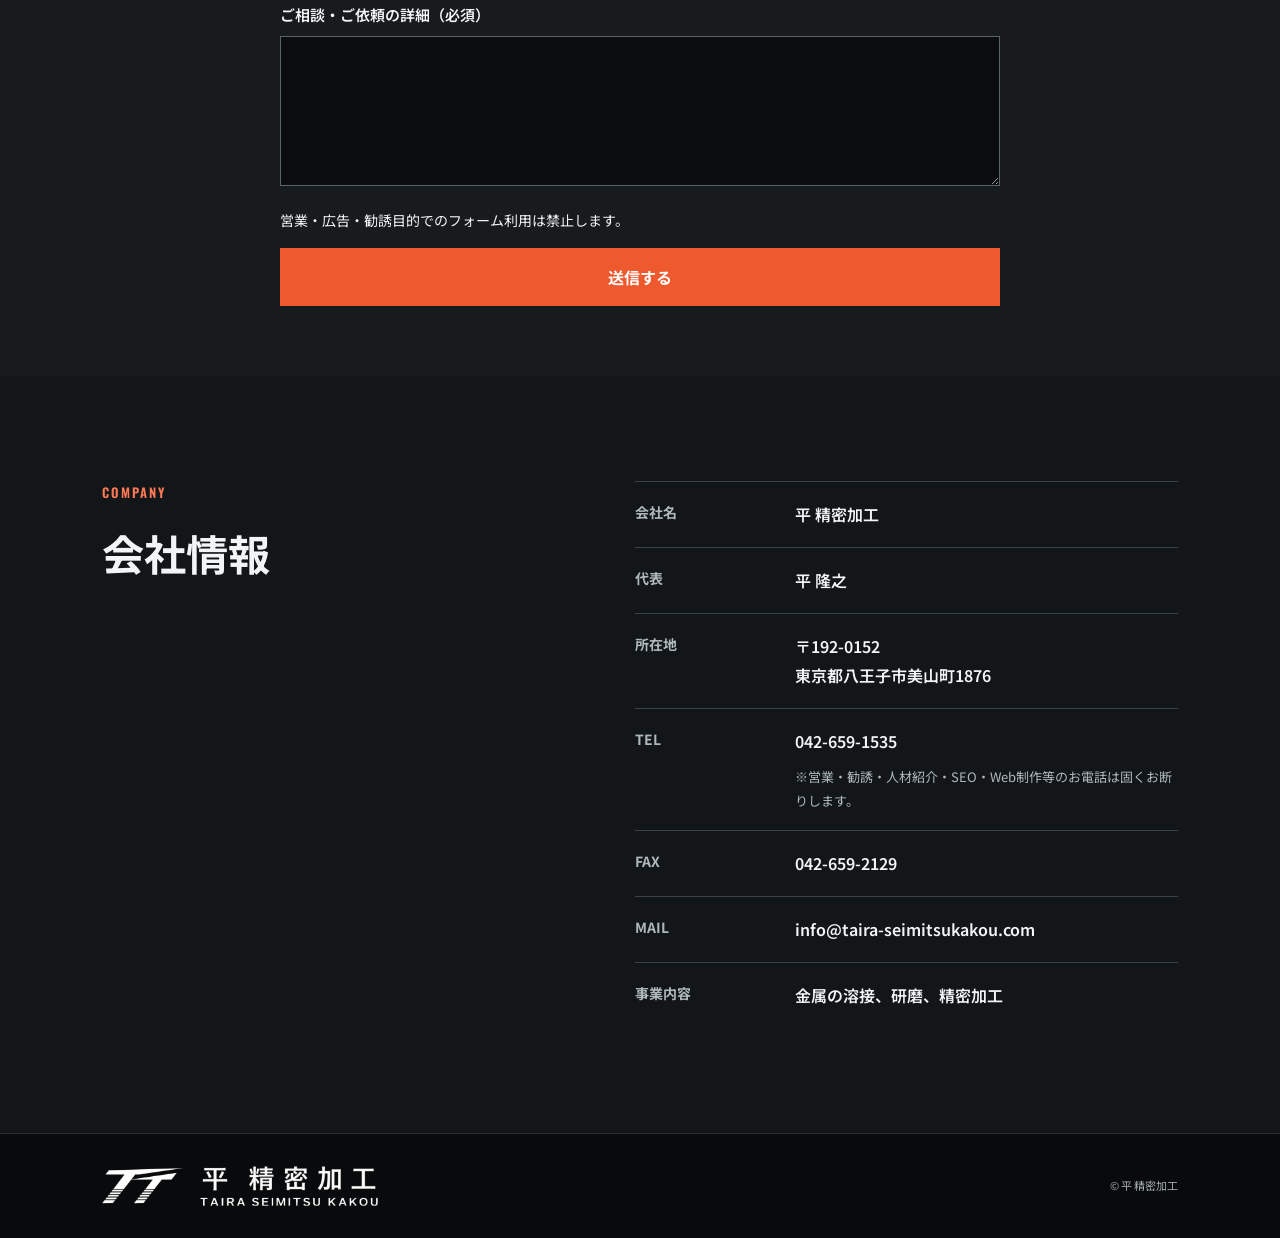
==== commit d6c1e092: "相談案内をお問い合わせ上のCONTACT欄へ統合" ====
--- a/index.html
+++ b/index.html
@@ -273,32 +273,7 @@
       font-weight: 700;
     }
 
-    .personal-consultation {
-      padding: 60px clamp(24px, 8vw, 150px);
-      text-align: center;
-      background: var(--black);
-    }
-    .personal-consultation h2 {
-      margin: 0 0 24px;
-      font-size: clamp(28px, 3vw, 44px);
-      line-height: 1.55;
-    }
-    .personal-consultation p {
-      max-width: 780px;
-      margin: 12px auto;
-      color: #cbd0d2;
-      font-size: 16px;
-      line-height: 2;
-      overflow-wrap: anywhere;
-    }
-    .personal-consultation .personal-welcome {
-      color: var(--orange2);
-      font-weight: 700;
-    }
-    @media (max-width: 760px) {
-      .personal-consultation { padding: 40px 20px; }
-      .personal-consultation p { font-size: 14px; }
-    }
+    .contact .personal-welcome { margin-top: 24px; font-weight: 700; }
 
     .company {
       padding: 105px clamp(25px, 8vw, 150px);
@@ -373,8 +348,8 @@
     @media (max-width: 760px) {
       .contact h2 { font-size: clamp(20px, 5.5vw, 30px); line-height: 1.5; }
       .contact p { font-size: clamp(13px, 3.6vw, 16px); }
-      .personal-consultation h2 { font-size: clamp(18px, 5vw, 28px); }
-      .personal-consultation p { overflow-wrap: normal; line-break: strict; text-wrap: pretty; }
+      .contact h2 { font-size: clamp(18px, 5vw, 28px); }
+      .contact p { overflow-wrap: normal; line-break: strict; text-wrap: pretty; }
     }
 
     .company dd { min-width: 0; overflow-wrap: anywhere; }
@@ -518,10 +493,12 @@
       </div>
     </section>
 
-    <section class="contact">
+    <section class="contact" id="personal-consultation" aria-labelledby="personal-consultation-heading">
       <p class="section-kicker">CONTACT</p>
-      <h2>一点ものから、<br><span class="phrase">お気軽にご相談ください。</span></h2>
-      <p><span class="phrase">図面・現物を確認し、</span><wbr><span class="phrase">加工方法をご提案します。</span></p>
+      <h2 id="personal-consultation-heading"><span class="phrase">「こんなもの作れる？」から、</span><br><span class="phrase">お気軽に。</span></h2>
+      <p>手描きのメモや写真からでもご相談いただけます。<br>
+        作りたい形や使い方を伺い、寸法・素材・加工方法を一緒に考えます。</p>
+      <p class="personal-welcome">個人のお客様、一点もののご相談も歓迎です。</p>
     </section>
 
     <section class="inquiry-section" id="inquiry" aria-labelledby="inquiry-heading">
@@ -564,12 +541,7 @@
       </div>
     </section>
 
-    <section class="personal-consultation" id="personal-consultation" aria-labelledby="personal-consultation-heading">
-      <h2 id="personal-consultation-heading"><span class="phrase">「こんなもの作れる？」から、</span><br><span class="phrase">お気軽に。</span></h2>
-      <p>手描きのメモや写真からでもご相談いただけます。</p>
-      <p>作りたい形や使い方を伺い、寸法・素材・加工方法を一緒に考えます。</p>
-      <p class="personal-welcome">個人のお客様、一点もののご相談も歓迎です。</p>
-    </section>
+    
 
     <section class="company" id="company">
       <div>
